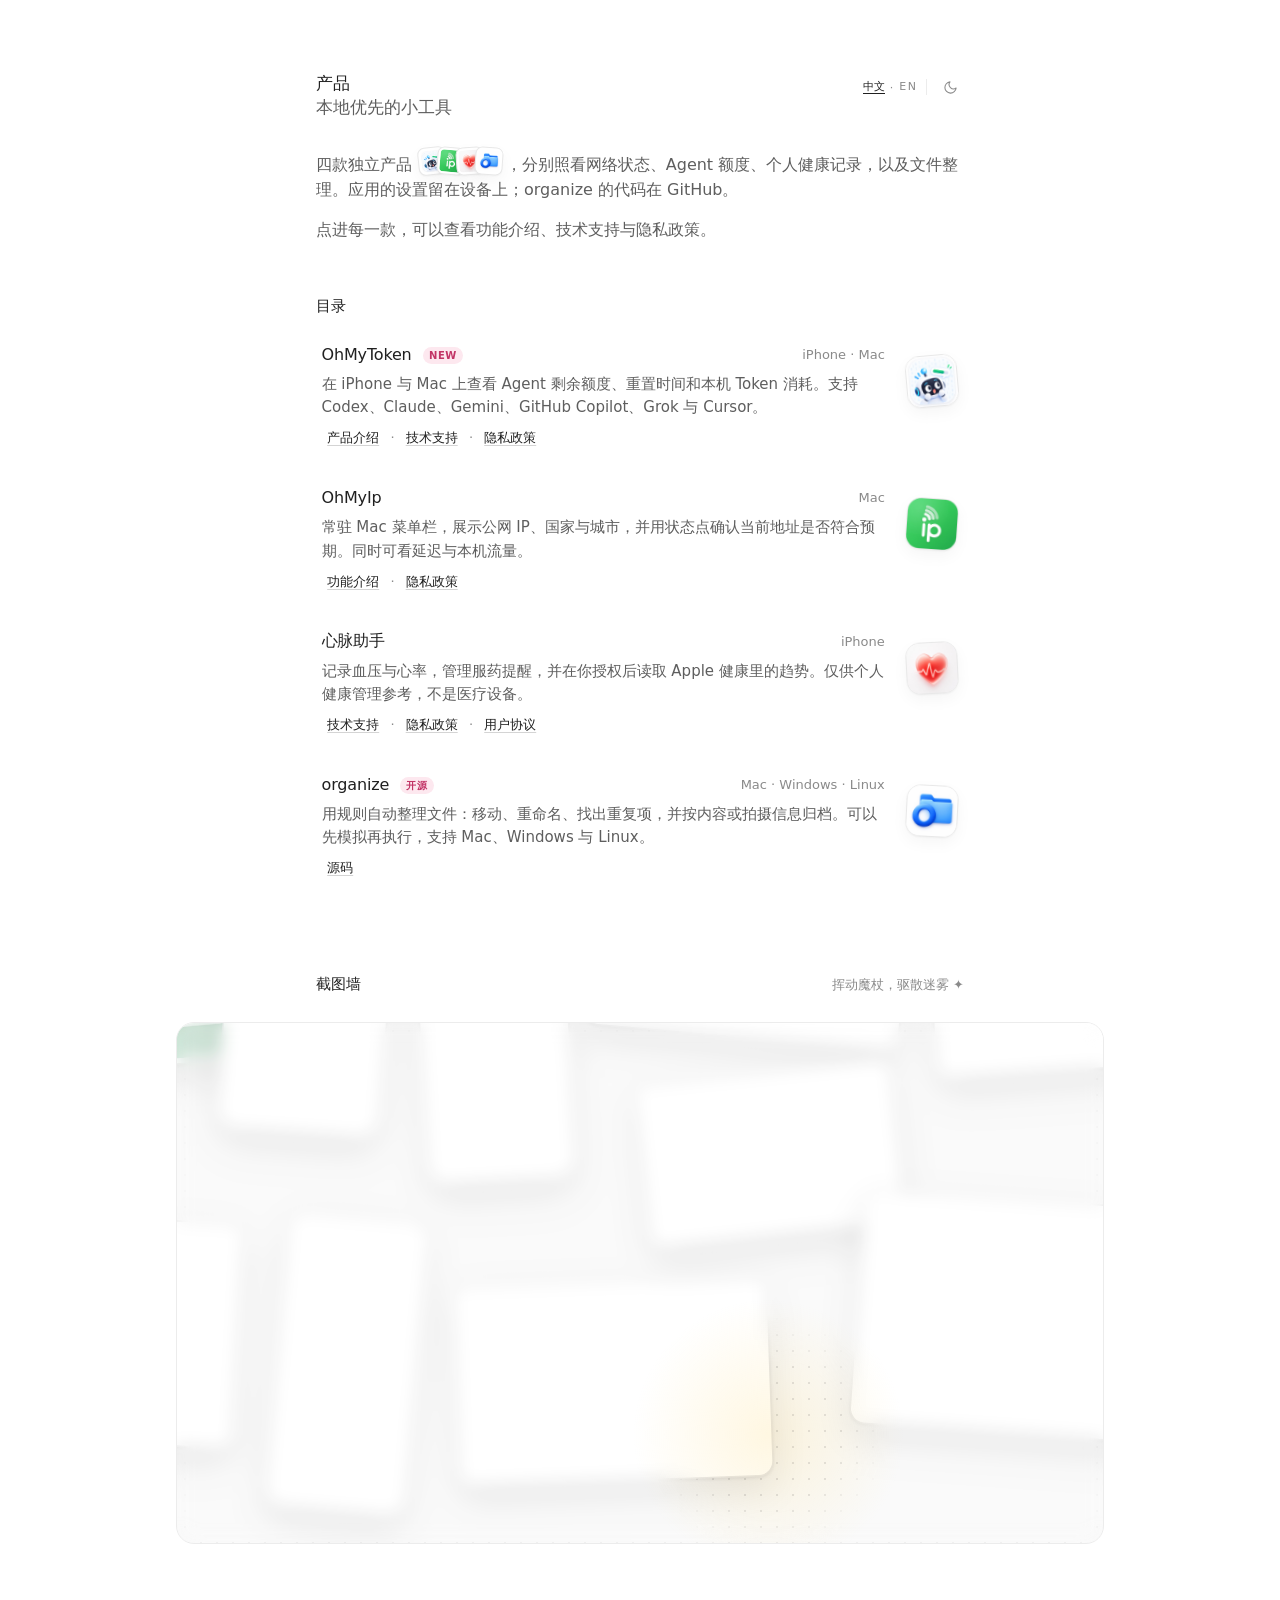
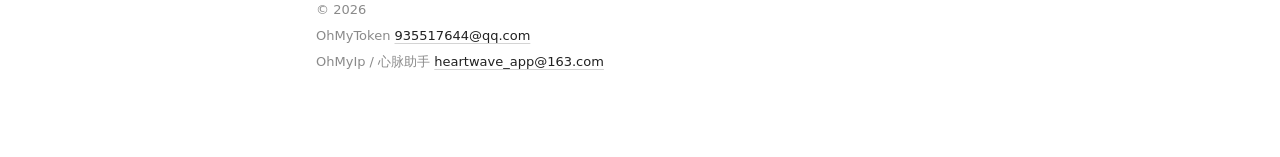
==== index.html @ 34096c53 "fix: use a compressed HeartWave app icon Replace the pulse placeholder with the app icon, resized to" ====
<!doctype html>
<html lang="zh-Hans">
<head>
    <meta charset="utf-8">
    <meta name="viewport" content="width=device-width, initial-scale=1">
    <meta name="description" content="OhMyToken、OhMyIp、心脉助手与 organize。本地优先的应用，以及开源的文件整理工具。">
    <meta name="theme-color" content="#ffffff" media="(prefers-color-scheme: light)">
    <meta name="theme-color" content="#141414" media="(prefers-color-scheme: dark)">
    <title>产品 — OhMyToken、OhMyIp、心脉助手、organize</title>
    <link rel="icon" href="data:image/svg+xml,%3Csvg xmlns='http://www.w3.org/2000/svg' viewBox='0 0 32 32'%3E%3Crect width='32' height='32' rx='8' fill='%23202020'/%3E%3Cpath d='M8 16h4l2-5 3 10 2-5h5' fill='none' stroke='white' stroke-width='1.8' stroke-linecap='round' stroke-linejoin='round'/%3E%3C/svg%3E">
    <style>
        :root {
            --bg: #ffffff;
            --fg: #202020;
            --muted: #5e5e5e;
            --faint: #8a8a8a;
            --line: #ececec;
            --underline: #d4d4d4;
            --hover: #f7f7f7;
            --badge-bg: #fde8ef;
            --badge-fg: #c23466;
            --thumb-border: #e8e8e8;
            --mark-bg: #f6f0f1;
            --mark-fg: #b44b5c;
            --shadow: 0 1px 2px rgba(0, 0, 0, 0.04), 0 6px 16px rgba(0, 0, 0, 0.04);
            --shadow-lift: 0 2px 4px rgba(0, 0, 0, 0.06), 0 14px 28px rgba(0, 0, 0, 0.12);
            --wall-bg: #fafafa;
            --wall-dot: #e2e2e2;
            --glow: rgba(255, 226, 150, 0.28);
            --glow-blend: multiply;
            --wand-size: 168px;
            --zoom-size: 1.55;
            color-scheme: light;
        }

        @property --wand {
            syntax: "<length>";
            inherits: true;
            initial-value: 0px;
        }

        html.dark {
            --bg: #141414;
            --fg: #f3f3f3;
            --muted: #b0b0b0;
            --faint: #8d8d8d;
            --line: #2a2a2a;
            --underline: #4a4a4a;
            --hover: #1d1d1d;
            --badge-bg: #3a2230;
            --badge-fg: #f3a8c4;
            --thumb-border: #333333;
            --mark-bg: #2a2224;
            --mark-fg: #e7a0ab;
            --shadow: 0 1px 2px rgba(0, 0, 0, 0.35);
            --shadow-lift: 0 2px 4px rgba(0, 0, 0, 0.4), 0 14px 28px rgba(0, 0, 0, 0.45);
            --wall-bg: #181818;
            --wall-dot: #2c2c2c;
            --glow: rgba(255, 214, 120, 0.2);
            --glow-blend: screen;
            color-scheme: dark;
        }

        * { box-sizing: border-box; }

        @font-face {
            font-family: "Geist";
            font-style: normal;
            font-weight: 400;
            font-display: swap;
            src: url("fonts/geist-sans-400.woff2") format("woff2");
        }

        @font-face {
            font-family: "Geist";
            font-style: normal;
            font-weight: 500;
            font-display: swap;
            src: url("fonts/geist-sans-500.woff2") format("woff2");
        }

        @font-face {
            font-family: "Geist";
            font-style: normal;
            font-weight: 600;
            font-display: swap;
            src: url("fonts/geist-sans-600.woff2") format("woff2");
        }

        html { background: var(--bg); }

        html:not([lang="en"]) .en { display: none; }
        html[lang="en"] .zh { display: none; }

        body {
            margin: 0;
            min-height: 100vh;
            background: var(--bg);
            color: var(--fg);
            font-family: ui-sans-serif, system-ui, -apple-system, BlinkMacSystemFont, "Segoe UI", "PingFang SC", "Hiragino Sans GB", "Noto Sans SC", sans-serif;
            font-size: 16px;
            line-height: 1.55;
            text-rendering: optimizeLegibility;
            overflow-x: clip;
        }

        a { color: inherit; }

        .page {
            width: min(40.5rem, calc(100% - 3rem));
            margin: 0 auto;
            padding: 4.5rem 0 5rem;
        }

        .top {
            display: flex;
            align-items: flex-start;
            justify-content: space-between;
            gap: 1rem;
        }

        h1 {
            margin: 0;
            font-size: 17px;
            font-weight: 560;
            letter-spacing: -0.01em;
            line-height: 1.35;
        }

        .role {
            display: block;
            margin-top: 1px;
            color: var(--muted);
            font-size: 17px;
            font-weight: 500;
            line-height: 1.35;
        }

        .tools {
            display: flex;
            align-items: center;
            gap: 0.55rem;
            margin-top: 1px;
        }

        .langs {
            display: inline-flex;
            align-items: center;
            gap: 0.28rem;
            color: #8a8a8a;
            font-size: 11px;
            font-weight: 500;
            letter-spacing: 0.14em;
            line-height: 1;
            text-transform: uppercase;
            user-select: none;
        }

        html.dark .langs { color: var(--faint); }

        .langs button {
            position: relative;
            margin: 0;
            padding: 0 0 2px;
            border: 0;
            background: none;
            color: inherit;
            font: inherit;
            letter-spacing: inherit;
            text-transform: inherit;
            cursor: pointer;
        }

        .langs button[data-lang="zh-Hans"] { letter-spacing: 0.02em; }

        .langs button:hover,
        .langs button[aria-pressed="true"] { color: var(--fg); }

        .langs button[aria-pressed="true"]::after {
            content: "";
            position: absolute;
            right: 0;
            bottom: 0;
            left: 0;
            height: 1px;
            background: currentColor;
        }

        .tool-rule {
            width: 1px;
            height: 16px;
            background: var(--line);
        }

        .theme {
            display: flex;
            align-items: center;
            justify-content: center;
            width: 28px;
            height: 28px;
            padding: 0;
            border: 0;
            border-radius: 999px;
            background: transparent;
            color: var(--faint);
            cursor: pointer;
        }

        .theme:hover { color: var(--fg); }

        .theme:focus-visible,
        .langs button:focus-visible,
        .item-link:focus-visible,
        .name:focus-visible,
        .thumb:focus-visible,
        .sub a:focus-visible,
        .intro a:focus-visible,
        .foot a:focus-visible {
            outline: 2px solid var(--fg);
            outline-offset: 3px;
        }

        html[lang="en"] body {
            font-family: "Geist", ui-sans-serif, system-ui, -apple-system, BlinkMacSystemFont, "Segoe UI", "PingFang SC", "Hiragino Sans GB", "Noto Sans SC", sans-serif;
            font-weight: 400;
            font-synthesis: none;
            line-height: 1.5;
            letter-spacing: -0.011em;
        }

        html[lang="en"] h1,
        html[lang="en"] .role,
        html[lang="en"] .section-label,
        html[lang="en"] .title,
        html[lang="en"] .intro a,
        html[lang="en"] .sub a,
        html[lang="en"] .foot a {
            font-weight: 500;
        }

        html[lang="en"] h1,
        html[lang="en"] .role {
            font-size: 17px;
            line-height: 1.35;
        }

        html[lang="en"] .desc { line-height: 1.5; }

        html[lang="en"] .badge {
            font-weight: 600;
            letter-spacing: 0.08em;
        }

        .sun { display: none; }
        html.dark .moon { display: none; }
        html.dark .sun { display: block; }

        .intro {
            margin: 1.75rem 0 0;
            color: var(--muted);
        }

        .intro p { margin: 0 0 1rem; }

        .intro a,
        .sub a,
        .foot a {
            color: var(--fg);
            font-weight: 540;
            text-decoration: underline;
            text-decoration-color: var(--underline);
            text-underline-offset: 3px;
            text-decoration-thickness: 1px;
        }

        .intro a:hover,
        .sub a:hover,
        .foot a:hover {
            text-decoration-color: var(--fg);
        }

        .section-label {
            margin: 3.25rem 0 0.35rem;
            font-size: 15px;
            font-weight: 560;
        }

        .list {
            margin: 0;
            padding: 0;
            list-style: none;
        }

        .item { padding: 1.15rem 0.35rem 1.2rem; }

        .item-link {
            display: grid;
            grid-template-columns: minmax(0, 1fr) auto 52px;
            grid-template-areas:
                "title meta thumb"
                "desc desc thumb";
            column-gap: 1.35rem;
            row-gap: 0.35rem;
            align-items: center;
            color: inherit;
            text-decoration: none;
            border-radius: 12px;
        }

        .copy { display: contents; }

        .title {
            grid-area: title;
            font-size: 16px;
            font-weight: 540;
            letter-spacing: -0.011em;
        }

        .name {
            color: inherit;
            text-decoration: none;
        }

        .item-link:hover .name,
        .name:hover {
            text-decoration: underline;
            text-decoration-color: var(--underline);
            text-underline-offset: 3px;
        }

        .sr {
            position: absolute;
            width: 1px;
            height: 1px;
            padding: 0;
            overflow: hidden;
            clip: rect(0, 0, 0, 0);
            white-space: nowrap;
            border: 0;
        }

        .badge {
            display: inline-block;
            margin-left: 0.4rem;
            padding: 0.08rem 0.38rem 0.1rem;
            border-radius: 999px;
            background: var(--badge-bg);
            color: var(--badge-fg);
            font-size: 10px;
            font-weight: 650;
            letter-spacing: 0.06em;
            line-height: 1.4;
            vertical-align: 1px;
        }

        .desc {
            display: block;
            grid-area: desc;
            max-width: 36rem;
            color: var(--muted);
            font-size: 15px;
            text-decoration: none;
        }

        .meta {
            grid-area: meta;
            color: var(--faint);
            font-size: 13px;
            font-variant-numeric: tabular-nums;
            white-space: nowrap;
        }

        .thumb {
            grid-area: thumb;
            width: 52px;
            height: 52px;
            overflow: hidden;
            border: 1px solid var(--thumb-border);
            border-radius: 14px;
            background: var(--bg);
            box-shadow: var(--shadow);
            transform: rotate(var(--rot, 0deg));
            transition: transform 380ms cubic-bezier(0.22, 1, 0.36, 1), box-shadow 380ms cubic-bezier(0.22, 1, 0.36, 1);
            will-change: transform;
        }

        .item:nth-child(1) .thumb { --rot: -5deg; }
        .item:nth-child(2) .thumb { --rot: 4deg; }
        .item:nth-child(3) .thumb { --rot: -3deg; }
        .item:nth-child(4) .thumb { --rot: 3deg; }

        .item-link:hover .thumb,
        .item-link:focus-visible .thumb {
            transform: rotate(0deg) scale(1.22);
            box-shadow: var(--shadow-lift);
        }

        .stack {
            position: relative;
            z-index: 4;
            display: inline-flex;
            align-items: center;
            margin: 0 0.15rem 0 0.4rem;
            vertical-align: -5px;
        }

        .chip {
            position: relative;
            display: inline-block;
            margin-left: -9px;
            translate: 0;
            transition: translate 380ms cubic-bezier(0.22, 1, 0.36, 1);
        }

        .chip:first-child { margin-left: 0; }
        .stack:hover .chip { translate: var(--spread); }
        .chip:hover { z-index: 2; }

        .chip-frame {
            display: block;
            padding: 2px;
            border: 1px solid var(--thumb-border);
            border-radius: 7px;
            background: var(--bg);
            box-shadow: var(--shadow);
            transform: rotate(var(--rot));
            transition: transform 380ms cubic-bezier(0.22, 1, 0.36, 1), box-shadow 380ms cubic-bezier(0.22, 1, 0.36, 1);
        }

        .chip:hover .chip-frame {
            transform: rotate(0deg) scale(1.55);
            box-shadow: var(--shadow-lift);
        }

        .chip-frame img,
        .chip-frame .chip-mark {
            display: block;
            width: 22px;
            height: 22px;
            border-radius: 4px;
            object-fit: cover;
        }

        .chip-mark {
            display: grid !important;
            place-items: center;
            background: var(--mark-bg);
            color: var(--mark-fg);
        }

        .chip-mark svg { width: 15px; height: 15px; }

        .chip-tip {
            position: absolute;
            bottom: calc(100% + 13px);
            left: 50%;
            color: var(--fg);
            font-size: 11px;
            font-weight: 500;
            line-height: 1;
            white-space: nowrap;
            opacity: 0;
            pointer-events: none;
            transform: translate(-50%, 3px);
            transition: opacity 180ms ease, transform 180ms ease;
        }

        .chip:hover .chip-tip {
            opacity: 1;
            transform: translate(-50%, 0);
        }

        .wall-head {
            display: flex;
            align-items: baseline;
            justify-content: space-between;
            gap: 1rem;
            margin: 4rem 0 0.9rem;
        }

        .wall-head .section-label { margin: 0; }

        .wall-hint {
            color: var(--faint);
            font-size: 13px;
        }

        .wall {
            --wall-w: min(58rem, calc(100vw - 2rem));
            --mx: -999px;
            --my: -999px;
            position: relative;
            left: 50%;
            width: var(--wall-w);
            margin-left: calc(var(--wall-w) / -2);
            aspect-ratio: 16 / 9;
            overflow: hidden;
            border: 1px solid var(--line);
            border-radius: 18px;
            background-color: var(--wall-bg);
            background-image: radial-gradient(var(--wall-dot) 1px, transparent 1.2px);
            background-size: 16px 16px;
            touch-action: pan-y;
            user-select: none;
            -webkit-user-select: none;
        }

        .js .wall {
            cursor: url("data:image/svg+xml,%3Csvg xmlns='http://www.w3.org/2000/svg' width='34' height='34' viewBox='0 0 34 34'%3E%3Cpath d='M10.5 10.5 30 30' stroke='%23201a17' stroke-width='3.6' stroke-linecap='round'/%3E%3Cpath d='M10.5 10.5 30 30' stroke='%238a5a3b' stroke-width='2' stroke-linecap='round'/%3E%3Cpath d='M24 24l6 6' stroke='%23f1d18a' stroke-width='2' stroke-linecap='round'/%3E%3Cpath d='M6 0.8l1.5 3.7L11.2 6 7.5 7.5 6 11.2 4.5 7.5 0.8 6l3.7-1.5z' fill='%23ffd66b' stroke='%23b8860b' stroke-width='.6'/%3E%3C/svg%3E") 6 6, crosshair;
        }

        .layer {
            position: absolute;
            inset: 0;
            pointer-events: none;
        }

        .shots {
            transform: scale(var(--zoom));
            transform-origin: var(--mx) var(--my);
            transition: transform 520ms cubic-bezier(0.22, 1, 0.36, 1);
        }

        .fog {
            backdrop-filter: blur(8px) saturate(0.75);
            -webkit-backdrop-filter: blur(8px) saturate(0.75);
            background: rgba(255, 255, 255, 0.12);
            -webkit-mask-image: radial-gradient(circle var(--wand) at var(--mx) var(--my), transparent 0 42%, #000 72%);
            mask-image: radial-gradient(circle var(--wand) at var(--mx) var(--my), transparent 0 42%, #000 72%);
        }

        html.dark .fog { background: rgba(0, 0, 0, 0.18); }

        .wall { --wand: 0px; --zoom: 1; }
        .wall.is-casting { --wand: var(--wand-size); --zoom: var(--zoom-size); }

        .glow {
            background: radial-gradient(circle calc(var(--wand) * 1.15) at var(--mx) var(--my), var(--glow) 0%, transparent 70%);
            mix-blend-mode: var(--glow-blend);
            transition: --wand 520ms cubic-bezier(0.22, 1, 0.36, 1);
        }

        .shot {
            position: absolute;
            left: var(--x);
            top: var(--y);
            width: var(--w);
            margin: 0;
            padding: 3px;
            border: 1px solid var(--thumb-border);
            border-radius: 10px;
            background: var(--bg);
            box-shadow: 0 1px 2px rgba(0, 0, 0, 0.06), 0 10px 24px rgba(0, 0, 0, 0.08);
            transform: rotate(var(--r));
        }

        .shot img {
            display: block;
            width: 100%;
            height: auto;
            border-radius: 7px;
        }

        .shot.tall { border-radius: 14px; }
        .shot.tall img { border-radius: 11px; }

        .spark {
            position: absolute;
            left: 0;
            top: 0;
            width: var(--s);
            height: var(--s);
            margin: calc(var(--s) / -2) 0 0 calc(var(--s) / -2);
            border-radius: 50%;
            background: radial-gradient(circle, #fffbe6 0%, #ffd66b 45%, rgba(255, 190, 70, 0) 72%);
            pointer-events: none;
            animation: spark 760ms cubic-bezier(0.2, 0.7, 0.3, 1) forwards;
        }

        .spark.star {
            border-radius: 0;
            background: #ffe08a;
            clip-path: polygon(50% 0, 61% 39%, 100% 50%, 61% 61%, 50% 100%, 39% 61%, 0 50%, 39% 39%);
        }

        @keyframes spark {
            from { opacity: 1; transform: translate(var(--sx), var(--sy)) scale(1) rotate(0deg); }
            to { opacity: 0; transform: translate(calc(var(--sx) + var(--dx)), calc(var(--sy) + var(--dy))) scale(0.2) rotate(140deg); }
        }

        .thumb img {
            display: block;
            width: 100%;
            height: 100%;
            object-fit: cover;
        }

        .mark {
            display: grid;
            place-items: center;
            background: var(--mark-bg);
            color: var(--mark-fg);
        }

        .mark svg { width: 28px; height: 28px; }

        .sub {
            margin: 0.55rem 0 0;
            color: var(--faint);
            font-size: 13px;
        }

        .sub span { margin: 0 0.35rem; }

        .foot {
            margin-top: 3.5rem;
            color: var(--faint);
            font-size: 13px;
        }

        .foot p { margin: 0 0 0.35rem; }

        @media (max-width: 640px) {
            .page { width: min(40.5rem, calc(100% - 2rem)); padding-top: 2.5rem; }

            .item-link {
                grid-template-columns: minmax(0, 1fr) 48px;
                grid-template-areas:
                    "title thumb"
                    "desc thumb"
                    "meta thumb";
                align-items: start;
            }

            .meta { margin-top: 0.15rem; }

            .thumb {
                width: 48px;
                height: 48px;
                align-self: center;
            }

            .wall-head {
                flex-direction: column;
                gap: 0.2rem;
            }

            .wall {
                --wand-size: 112px;
                --zoom-size: 1.45;
                aspect-ratio: 7 / 10;
            }

            .shot {
                left: var(--mx-pos, var(--x));
                top: var(--my-pos, var(--y));
                width: var(--mw, var(--w));
            }

            .shot.wide-only { display: none; }
        }

        @media (prefers-reduced-motion: no-preference) {
            .rise {
                animation: rise 0.7s cubic-bezier(0.22, 1, 0.36, 1) both;
            }

            .d1 { animation-delay: 0.04s; }
            .d2 { animation-delay: 0.1s; }
            .d3 { animation-delay: 0.16s; }
            .d4 { animation-delay: 0.22s; }
            .d5 { animation-delay: 0.3s; }
        }

        @media (prefers-reduced-motion: reduce) {
            .thumb,
            .chip,
            .chip-frame,
            .shots,
            .glow {
                transition: none;
            }
        }

        @keyframes rise {
            from { opacity: 0; transform: translateY(8px); }
            to { opacity: 1; transform: none; }
        }
    </style>
    <script>
        document.documentElement.classList.add("js");
        try {
            var savedTheme = localStorage.getItem("theme");
            var dark = savedTheme === "dark" || (!savedTheme && matchMedia("(prefers-color-scheme: dark)").matches);
            if (dark) document.documentElement.classList.add("dark");
            if (localStorage.getItem("lang") === "en") document.documentElement.lang = "en";
        } catch (e) {}
    </script>
</head>
<body>
    <main class="page">
        <header class="top rise d1">
            <div>
                <h1><span class="zh">产品</span><span class="en">Products</span></h1>
                <span class="role"><span class="zh">本地优先的小工具</span><span class="en">Local-first utilities</span></span>
            </div>
            <div class="tools">
                <div class="langs" role="group" aria-label="语言">
                    <button type="button" data-lang="zh-Hans" aria-pressed="true">中文</button>
                    <span aria-hidden="true">·</span>
                    <button type="button" data-lang="en" aria-pressed="false">EN</button>
                </div>
                <span class="tool-rule" aria-hidden="true"></span>
            <button class="theme" type="button" aria-label="切换到深色">
                <svg class="moon" width="15" height="15" viewBox="0 0 24 24" fill="none" stroke="currentColor" stroke-width="1.7" stroke-linecap="round" stroke-linejoin="round" aria-hidden="true">
                    <path d="M21 12.79A9 9 0 1 1 11.21 3 7 7 0 0 0 21 12.79z"></path>
                </svg>
                <svg class="sun" width="15" height="15" viewBox="0 0 24 24" fill="none" stroke="currentColor" stroke-width="1.7" stroke-linecap="round" stroke-linejoin="round" aria-hidden="true">
                    <circle cx="12" cy="12" r="4"></circle>
                    <path d="M12 2v2M12 20v2M4.9 4.9l1.4 1.4M17.7 17.7l1.4 1.4M2 12h2M20 12h2M4.9 19.1l1.4-1.4M17.7 6.3l1.4-1.4"></path>
                </svg>
            </button>
            </div>
        </header>

        <div class="intro rise d2">
            <p class="zh">四款独立产品<span class="stack" aria-hidden="true"><span class="chip" style="--spread:-9px"><span class="chip-tip">OhMyToken</span><span class="chip-frame" style="--rot:-6deg"><img src="ohmytoken/icon.jpg" alt=""></span></span><span class="chip" style="--spread:-3px"><span class="chip-tip">OhMyIp</span><span class="chip-frame" style="--rot:5deg"><img src="ohmyip/icon.jpg" alt=""></span></span><span class="chip" style="--spread:3px"><span class="chip-tip">心脉助手</span><span class="chip-frame" style="--rot:-4deg"><img src="heartwave/icon.jpg" alt=""></span></span><span class="chip" style="--spread:9px"><span class="chip-tip">organize</span><span class="chip-frame" style="--rot:4deg"><img src="organize/icon.jpg" alt=""></span></span></span></span>，分别照看网络状态、Agent 额度、个人健康记录，以及文件整理。应用的设置留在设备上；organize 的代码在 GitHub。</p>
            <p class="zh">点进每一款，可以查看功能介绍、技术支持与隐私政策。</p>
            <p class="en">Four independent products<span class="stack" aria-hidden="true"><span class="chip" style="--spread:-9px"><span class="chip-tip">OhMyToken</span><span class="chip-frame" style="--rot:-6deg"><img src="ohmytoken/icon.jpg" alt=""></span></span><span class="chip" style="--spread:-3px"><span class="chip-tip">OhMyIp</span><span class="chip-frame" style="--rot:5deg"><img src="ohmyip/icon.jpg" alt=""></span></span><span class="chip" style="--spread:3px"><span class="chip-tip">HeartWave</span><span class="chip-frame" style="--rot:-4deg"><img src="heartwave/icon.jpg" alt=""></span></span><span class="chip" style="--spread:9px"><span class="chip-tip">organize</span><span class="chip-frame" style="--rot:4deg"><img src="organize/icon.jpg" alt=""></span></span></span></span>, for network status, agent quotas, personal health records, and file organization. App settings stay on your device. organize is open source on GitHub.</p>
            <p class="en">Open one for the overview, support notes, and privacy policy.</p>
        </div>

        <h2 class="section-label rise d3"><span class="zh">目录</span><span class="en">Index</span></h2>
        <ul class="list rise d4">
            <li class="item">
                <a class="item-link" href="ohmytoken/">
                    <span class="copy">
                        <span class="title"><span class="name">OhMyToken</span> <span class="badge">NEW</span></span>
                        <span class="desc zh">在 iPhone 与 Mac 上查看 Agent 剩余额度、重置时间和本机 Token 消耗。支持 Codex、Claude、Gemini、GitHub Copilot、Grok 与 Cursor。</span>
                        <span class="desc en">Remaining agent quota, reset times, and on-device token use, on iPhone and Mac. Works with Codex, Claude, Gemini, GitHub Copilot, Grok, and Cursor.</span>
                    </span>
                    <span class="meta">iPhone · Mac</span>
                    <span class="thumb"><img src="ohmytoken/icon.jpg" alt=""></span>
                </a>
                <p class="sub">
                    <a href="ohmytoken/"><span class="zh">产品介绍</span><span class="en">Overview</span></a><span aria-hidden="true">·</span><a href="ohmytoken/support/"><span class="zh">技术支持</span><span class="en">Support</span></a><span aria-hidden="true">·</span><a href="ohmytoken/privacy/"><span class="zh">隐私政策</span><span class="en">Privacy</span></a>
                </p>
            </li>
            <li class="item">
                <div class="item-link">
                    <span class="copy">
                        <span class="title"><a class="name" href="https://apps.apple.com/cn/app/ohmyip/id6809123174?mt=12">OhMyIp<span class="zh sr">，Mac App Store</span><span class="en sr">, Mac App Store</span></a></span>
                        <a class="desc zh" href="ohmyip/">常驻 Mac 菜单栏，展示公网 IP、国家与城市，并用状态点确认当前地址是否符合预期。同时可看延迟与本机流量。</a>
                        <a class="desc en" href="ohmyip/">Lives in the Mac menu bar. It shows your public IP, country, and city, and a status dot when the address matches what you expect. Latency and local traffic sit beside it.</a>
                    </span>
                    <span class="meta">Mac</span>
                    <a class="thumb" href="https://apps.apple.com/cn/app/ohmyip/id6809123174?mt=12"><img src="ohmyip/icon.jpg" alt=""><span class="zh sr">在 Mac App Store 下载 OhMyIp</span><span class="en sr">Download OhMyIp on the Mac App Store</span></a>
                </div>
                <p class="sub">
                    <a href="ohmyip/"><span class="zh">功能介绍</span><span class="en">Features</span></a><span aria-hidden="true">·</span><a href="ohmyip/privacy/"><span class="zh">隐私政策</span><span class="en">Privacy</span></a>
                </p>
            </li>
            <li class="item">
                <div class="item-link">
                    <span class="copy">
                        <span class="title"><a class="name zh" href="https://apps.apple.com/cn/app/%E5%BF%83%E8%84%89%E5%8A%A9%E6%89%8B/id6772485768">心脉助手<span class="sr">，App Store</span></a><a class="name en" href="https://apps.apple.com/cn/app/%E5%BF%83%E8%84%89%E5%8A%A9%E6%89%8B/id6772485768">HeartWave<span class="sr">, App Store</span></a></span>
                        <a class="desc zh" href="support/">记录血压与心率，管理服药提醒，并在你授权后读取 Apple 健康里的趋势。仅供个人健康管理参考，不是医疗设备。</a>
                        <a class="desc en" href="support/">Record blood pressure and heart rate, keep medication reminders, and read Apple Health trends once you allow it. For personal reference only. Not a medical device.</a>
                    </span>
                    <span class="meta">iPhone</span>
                    <a class="thumb" href="https://apps.apple.com/cn/app/%E5%BF%83%E8%84%89%E5%8A%A9%E6%89%8B/id6772485768"><img src="heartwave/icon.jpg" alt=""><span class="zh sr">在 App Store 下载心脉助手</span><span class="en sr">Download HeartWave on the App Store</span></a>
                </div>
                <p class="sub">
                    <a href="support/"><span class="zh">技术支持</span><span class="en">Support</span></a><span aria-hidden="true">·</span><a href="privacy-policy/"><span class="zh">隐私政策</span><span class="en">Privacy</span></a><span aria-hidden="true">·</span><a href="terms-of-use/"><span class="zh">用户协议</span><span class="en">Terms</span></a>
                </p>
            </li>
            <li class="item">
                <div class="item-link">
                    <span class="copy">
                        <span class="title"><a class="name" href="https://github.com/zyggit/organize">organize<span class="zh sr">，GitHub</span><span class="en sr">, GitHub</span></a> <span class="badge zh">开源</span><span class="badge en">OSS</span></span>
                        <a class="desc zh" href="https://github.com/zyggit/organize">用规则自动整理文件：移动、重命名、找出重复项，并按内容或拍摄信息归档。可以先模拟再执行，支持 Mac、Windows 与 Linux。</a>
                        <a class="desc en" href="https://github.com/zyggit/organize">Automate file cleanup with rules: move, rename, find duplicates, and sort by content or photo data. Simulate a run before anything changes. Works on Mac, Windows, and Linux.</a>
                    </span>
                    <span class="meta">Mac · Windows · Linux</span>
                    <a class="thumb" href="https://github.com/zyggit/organize"><img src="organize/icon.jpg" alt=""><span class="zh sr">在 GitHub 打开 organize</span><span class="en sr">Open organize on GitHub</span></a>
                </div>
                <p class="sub">
                    <a href="https://github.com/zyggit/organize"><span class="zh">源码</span><span class="en">Source</span></a>
                </p>
            </li>
        </ul>

        <section class="rise d5" aria-labelledby="wall-title">
            <div class="wall-head">
                <h2 class="section-label" id="wall-title"><span class="zh">截图墙</span><span class="en">Gallery</span></h2>
                <p class="wall-hint"><span class="zh">挥动魔杖，驱散迷雾 ✦</span><span class="en">Wave the wand to lift the haze ✦</span></p>
            </div>
            <div class="wall">
                <div class="layer shots">
                    <figure class="shot" style="--x:2.5%;--y:6%;--w:25%;--r:-5deg;--mx-pos:3%;--my-pos:3%;--mw:47%"><img src="gallery/ohmyip-menu.jpg" alt="OhMyIp 菜单栏窗口：国家、城市、公网 IP 与延迟" width="1100" height="687" loading="lazy" decoding="async"></figure>
                    <figure class="shot" style="--x:4%;--y:52%;--w:23%;--r:3deg;--mx-pos:4%;--my-pos:27%;--mw:46%"><img src="gallery/ohmytoken-usage.jpg" alt="OhMyToken Mac 版本机 Token 消耗统计" width="1100" height="741" loading="lazy" decoding="async"></figure>
                    <figure class="shot tall" style="--x:26%;--y:5%;--w:11.5%;--r:4deg;--mx-pos:53%;--my-pos:2%;--mw:21%"><img src="gallery/ohmytoken-popover.jpg" alt="OhMyToken 菜单栏额度总览" width="481" height="900" loading="lazy" decoding="async"></figure>
                    <figure class="shot tall" style="--x:29.5%;--y:52%;--w:10%;--r:5deg;--mx-pos:5%;--my-pos:53%;--mw:21%"><img src="gallery/heartwave-meds.jpg" alt="心脉助手用药提醒与依从性趋势" width="413" height="900" loading="lazy" decoding="async"></figure>
                    <figure class="shot tall" style="--x:39.5%;--y:9%;--w:10.5%;--r:-3deg;--mx-pos:76%;--my-pos:5%;--mw:21%"><img src="gallery/heartwave-trends.jpg" alt="心脉助手健康趋势" width="413" height="900" loading="lazy" decoding="async"></figure>
                    <figure class="shot" style="--x:51.5%;--y:5%;--w:22%;--r:5deg;--mx-pos:50%;--my-pos:35%;--mw:46%"><img src="gallery/ohmyip-history.jpg" alt="OhMyIp 本地 IP 历史" width="1100" height="687" loading="lazy" decoding="async"></figure>
                    <figure class="shot" style="--x:42%;--y:60%;--w:22%;--r:-2deg;--mx-pos:30%;--my-pos:58%;--mw:46%"><img src="gallery/ohmyip-traffic.jpg" alt="OhMyIp 本地网络流量" width="1100" height="687" loading="lazy" decoding="async"></figure>
                    <figure class="shot" style="--x:75%;--y:7%;--w:22%;--r:-4deg;--mx-pos:28%;--my-pos:78%;--mw:46%"><img src="gallery/ohmytoken-quota.jpg" alt="OhMyToken 额度详情" width="1100" height="741" loading="lazy" decoding="async"></figure>
                    <figure class="shot wide-only" style="--x:55%;--y:34%;--w:18%;--r:-6deg"><img src="gallery/ohmyip-monitor.jpg" alt="OhMyIp 预期 IP 监控" width="1100" height="687" loading="lazy" decoding="async"></figure>
                    <figure class="shot wide-only" style="--x:70%;--y:50%;--w:24%;--r:4deg"><img src="gallery/ohmytoken-breakdown.jpg" alt="OhMyToken Token 类型构成" width="1100" height="741" loading="lazy" decoding="async"></figure>
                </div>
                <div class="layer fog" aria-hidden="true"></div>
                <div class="layer glow" aria-hidden="true"></div>
                <div class="layer sparks" aria-hidden="true"></div>
            </div>
        </section>

        <footer class="foot">
            <p>© 2026</p>
            <p>OhMyToken <a href="mailto:935517644@qq.com">935517644@qq.com</a></p>
            <p><span class="zh">OhMyIp / 心脉助手</span><span class="en">OhMyIp / HeartWave</span> <a href="mailto:heartwave_app@163.com">heartwave_app@163.com</a></p>
        </footer>
    </main>
    <script>
        var root = document.documentElement;
        var button = document.querySelector(".theme");
        var langButtons = document.querySelectorAll(".langs button");
        var langGroup = document.querySelector(".langs");
        var description = document.querySelector('meta[name="description"]');
        var copy = {
            "zh-Hans": {
                title: "产品 — OhMyToken、OhMyIp、心脉助手、organize",
                description: "OhMyToken、OhMyIp、心脉助手与 organize。本地优先的应用，以及开源的文件整理工具。",
                toDark: "切换到深色",
                toLight: "切换到浅色",
                group: "语言"
            },
            en: {
                title: "Products — OhMyToken, OhMyIp, HeartWave, organize",
                description: "OhMyToken, OhMyIp, HeartWave, and organize. Local-first apps, plus an open-source file organizer.",
                toDark: "Switch to dark",
                toLight: "Switch to light",
                group: "Language"
            }
        };
        function currentLang() {
            return root.lang === "en" ? "en" : "zh-Hans";
        }
        function syncLabel() {
            var text = copy[currentLang()];
            var dark = root.classList.contains("dark");
            button.setAttribute("aria-label", dark ? text.toLight : text.toDark);
        }
        function applyLang(lang) {
            var next = lang === "en" ? "en" : "zh-Hans";
            root.lang = next;
            document.title = copy[next].title;
            description.setAttribute("content", copy[next].description);
            langGroup.setAttribute("aria-label", copy[next].group);
            langButtons.forEach(function (item) {
                item.setAttribute("aria-pressed", item.getAttribute("data-lang") === next ? "true" : "false");
            });
            try { localStorage.setItem("lang", next === "en" ? "en" : "zh"); } catch (e) {}
            syncLabel();
        }
        applyLang(currentLang());
        langButtons.forEach(function (item) {
            item.addEventListener("click", function () {
                applyLang(item.getAttribute("data-lang"));
            });
        });
        button.addEventListener("click", function () {
            var dark = root.classList.toggle("dark");
            try { localStorage.setItem("theme", dark ? "dark" : "light"); } catch (e) {}
            syncLabel();
        });

        (function () {
            var wall = document.querySelector(".wall");
            var sparks = wall.querySelector(".sparks");
            var calm = matchMedia("(prefers-reduced-motion: reduce)").matches;

            var target = { x: 0, y: 0 };
            var pos = { x: 0, y: 0 };
            var pointerInside = false;
            var visible = false;
            var lastSpark = 0;
            var frame = 0;
            var startedAt = performance.now();

            function place(x, y) {
                wall.style.setProperty("--mx", x.toFixed(1) + "px");
                wall.style.setProperty("--my", y.toFixed(1) + "px");
            }

            function drift(now) {
                var rect = wall.getBoundingClientRect();
                var t = (now - startedAt) / 1000;
                return {
                    x: rect.width * (0.5 + 0.36 * Math.sin(t * 0.37)),
                    y: rect.height * (0.5 + 0.3 * Math.sin(t * 0.61 + 1.2))
                };
            }

            function spark(x, y, now) {
                if (calm || now - lastSpark < 34) return;
                lastSpark = now;
                var count = Math.random() < 0.35 ? 2 : 1;
                for (var i = 0; i < count; i++) {
                    var el = document.createElement("span");
                    var angle = Math.random() * Math.PI * 2;
                    var reach = 14 + Math.random() * 26;
                    el.className = Math.random() < 0.4 ? "spark star" : "spark";
                    el.style.setProperty("--s", (Math.random() * 7 + 4).toFixed(1) + "px");
                    el.style.setProperty("--sx", x.toFixed(1) + "px");
                    el.style.setProperty("--sy", y.toFixed(1) + "px");
                    el.style.setProperty("--dx", (Math.cos(angle) * reach).toFixed(1) + "px");
                    el.style.setProperty("--dy", (Math.sin(angle) * reach + 10).toFixed(1) + "px");
                    el.addEventListener("animationend", function () { this.remove(); });
                    sparks.appendChild(el);
                }
            }

            function tick(now) {
                frame = 0;
                if (!pointerInside) {
                    if (calm || !visible) return;
                    var d = drift(now);
                    target.x = d.x;
                    target.y = d.y;
                }
                var ease = pointerInside ? 0.28 : 0.06;
                pos.x += (target.x - pos.x) * ease;
                pos.y += (target.y - pos.y) * ease;
                place(pos.x, pos.y);
                if (pointerInside && Math.hypot(target.x - pos.x, target.y - pos.y) > 1.5) {
                    spark(pos.x, pos.y, now);
                }
                schedule();
            }

            function schedule() {
                if (!frame) frame = requestAnimationFrame(tick);
            }

            function point(event) {
                var rect = wall.getBoundingClientRect();
                target.x = event.clientX - rect.left;
                target.y = event.clientY - rect.top;
            }

            wall.addEventListener("pointerenter", function (event) {
                point(event);
                if (!pointerInside && !visible) {
                    pos.x = target.x;
                    pos.y = target.y;
                }
                pointerInside = true;
                wall.classList.add("is-casting");
                schedule();
            });

            wall.addEventListener("pointermove", function (event) {
                point(event);
                pointerInside = true;
                wall.classList.add("is-casting");
                schedule();
            });

            wall.addEventListener("pointerdown", function (event) {
                point(event);
                pos.x = target.x;
                pos.y = target.y;
                pointerInside = true;
                wall.classList.add("is-casting");
                schedule();
            });

            wall.addEventListener("pointerleave", function (event) {
                pointerInside = false;
                if (calm) {
                    wall.classList.remove("is-casting");
                    return;
                }
                if (event.pointerType !== "mouse") startedAt = performance.now();
                schedule();
            });

            if ("IntersectionObserver" in window) {
                new IntersectionObserver(function (entries) {
                    visible = entries[0].isIntersecting;
                    if (visible && !calm) {
                        if (!pointerInside) {
                            var d = drift(performance.now());
                            pos.x = d.x;
                            pos.y = d.y;
                        }
                        wall.classList.add("is-casting");
                        schedule();
                    }
                }, { threshold: 0.25 }).observe(wall);
            }
        })();
    </script>
</body>
</html>
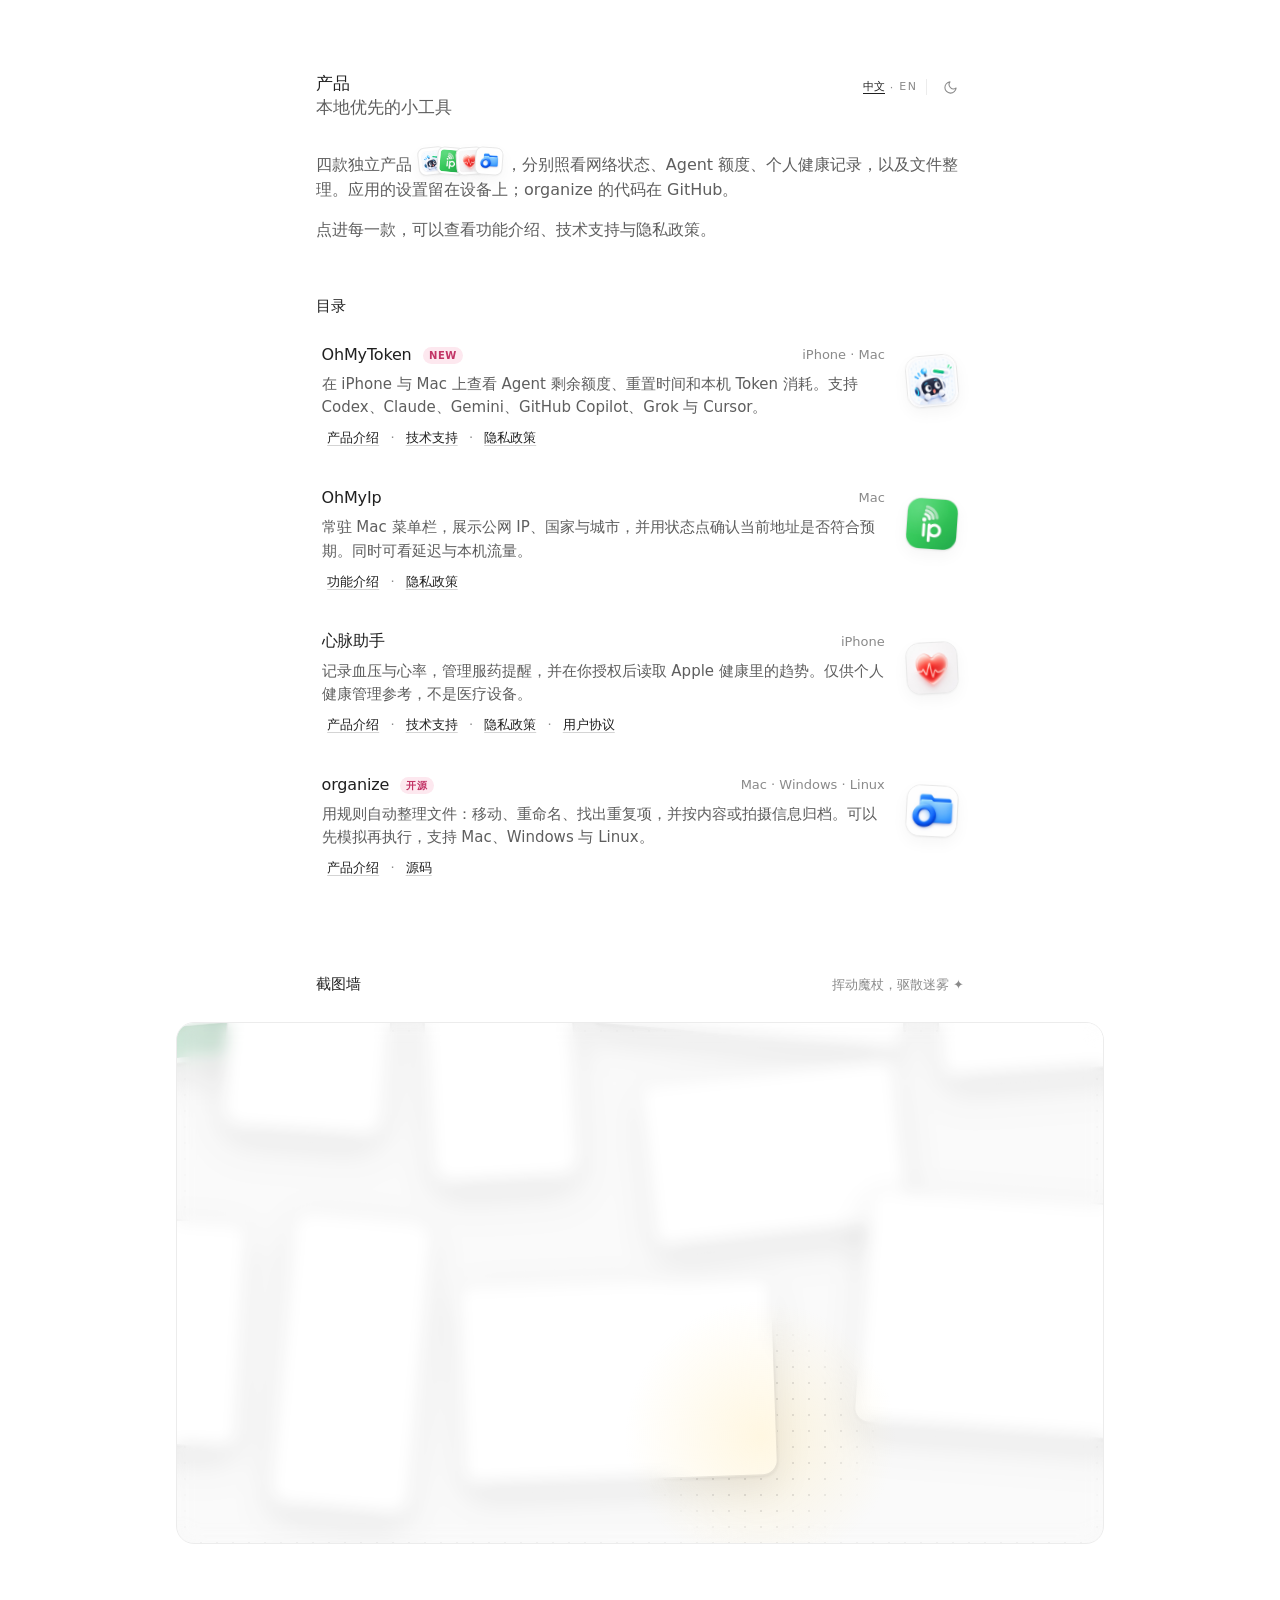
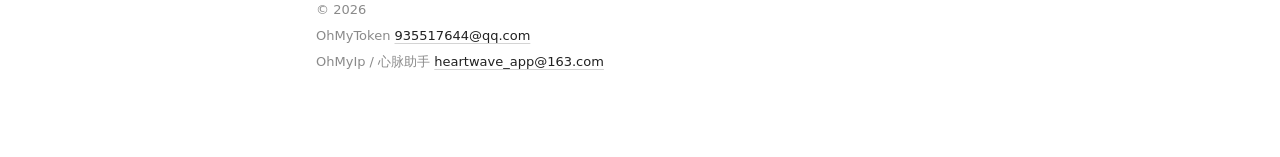
==== commit 4df6c33d: "feat: add HeartWave and organize overview pages Link both products from the index to bilingual pages" ====
--- a/index.html
+++ b/index.html
@@ -764,28 +764,28 @@
                 <div class="item-link">
                     <span class="copy">
                         <span class="title"><a class="name zh" href="https://apps.apple.com/cn/app/%E5%BF%83%E8%84%89%E5%8A%A9%E6%89%8B/id6772485768">心脉助手<span class="sr">，App Store</span></a><a class="name en" href="https://apps.apple.com/cn/app/%E5%BF%83%E8%84%89%E5%8A%A9%E6%89%8B/id6772485768">HeartWave<span class="sr">, App Store</span></a></span>
-                        <a class="desc zh" href="support/">记录血压与心率，管理服药提醒，并在你授权后读取 Apple 健康里的趋势。仅供个人健康管理参考，不是医疗设备。</a>
-                        <a class="desc en" href="support/">Record blood pressure and heart rate, keep medication reminders, and read Apple Health trends once you allow it. For personal reference only. Not a medical device.</a>
+                        <a class="desc zh" href="heartwave/">记录血压与心率，管理服药提醒，并在你授权后读取 Apple 健康里的趋势。仅供个人健康管理参考，不是医疗设备。</a>
+                        <a class="desc en" href="heartwave/">Record blood pressure and heart rate, keep medication reminders, and read Apple Health trends once you allow it. For personal reference only. Not a medical device.</a>
                     </span>
                     <span class="meta">iPhone</span>
                     <a class="thumb" href="https://apps.apple.com/cn/app/%E5%BF%83%E8%84%89%E5%8A%A9%E6%89%8B/id6772485768"><img src="heartwave/icon.jpg" alt=""><span class="zh sr">在 App Store 下载心脉助手</span><span class="en sr">Download HeartWave on the App Store</span></a>
                 </div>
                 <p class="sub">
-                    <a href="support/"><span class="zh">技术支持</span><span class="en">Support</span></a><span aria-hidden="true">·</span><a href="privacy-policy/"><span class="zh">隐私政策</span><span class="en">Privacy</span></a><span aria-hidden="true">·</span><a href="terms-of-use/"><span class="zh">用户协议</span><span class="en">Terms</span></a>
+                    <a href="heartwave/"><span class="zh">产品介绍</span><span class="en">Overview</span></a><span aria-hidden="true">·</span><a href="support/"><span class="zh">技术支持</span><span class="en">Support</span></a><span aria-hidden="true">·</span><a href="privacy-policy/"><span class="zh">隐私政策</span><span class="en">Privacy</span></a><span aria-hidden="true">·</span><a href="terms-of-use/"><span class="zh">用户协议</span><span class="en">Terms</span></a>
                 </p>
             </li>
             <li class="item">
                 <div class="item-link">
                     <span class="copy">
                         <span class="title"><a class="name" href="https://github.com/zyggit/organize">organize<span class="zh sr">，GitHub</span><span class="en sr">, GitHub</span></a> <span class="badge zh">开源</span><span class="badge en">OSS</span></span>
-                        <a class="desc zh" href="https://github.com/zyggit/organize">用规则自动整理文件：移动、重命名、找出重复项，并按内容或拍摄信息归档。可以先模拟再执行，支持 Mac、Windows 与 Linux。</a>
-                        <a class="desc en" href="https://github.com/zyggit/organize">Automate file cleanup with rules: move, rename, find duplicates, and sort by content or photo data. Simulate a run before anything changes. Works on Mac, Windows, and Linux.</a>
+                        <a class="desc zh" href="organize/">用规则自动整理文件：移动、重命名、找出重复项，并按内容或拍摄信息归档。可以先模拟再执行，支持 Mac、Windows 与 Linux。</a>
+                        <a class="desc en" href="organize/">Automate file cleanup with rules: move, rename, find duplicates, and sort by content or photo data. Simulate a run before anything changes. Works on Mac, Windows, and Linux.</a>
                     </span>
                     <span class="meta">Mac · Windows · Linux</span>
                     <a class="thumb" href="https://github.com/zyggit/organize"><img src="organize/icon.jpg" alt=""><span class="zh sr">在 GitHub 打开 organize</span><span class="en sr">Open organize on GitHub</span></a>
                 </div>
                 <p class="sub">
-                    <a href="https://github.com/zyggit/organize"><span class="zh">源码</span><span class="en">Source</span></a>
+                    <a href="organize/"><span class="zh">产品介绍</span><span class="en">Overview</span></a><span aria-hidden="true">·</span><a href="https://github.com/zyggit/organize"><span class="zh">源码</span><span class="en">Source</span></a>
                 </p>
             </li>
         </ul>
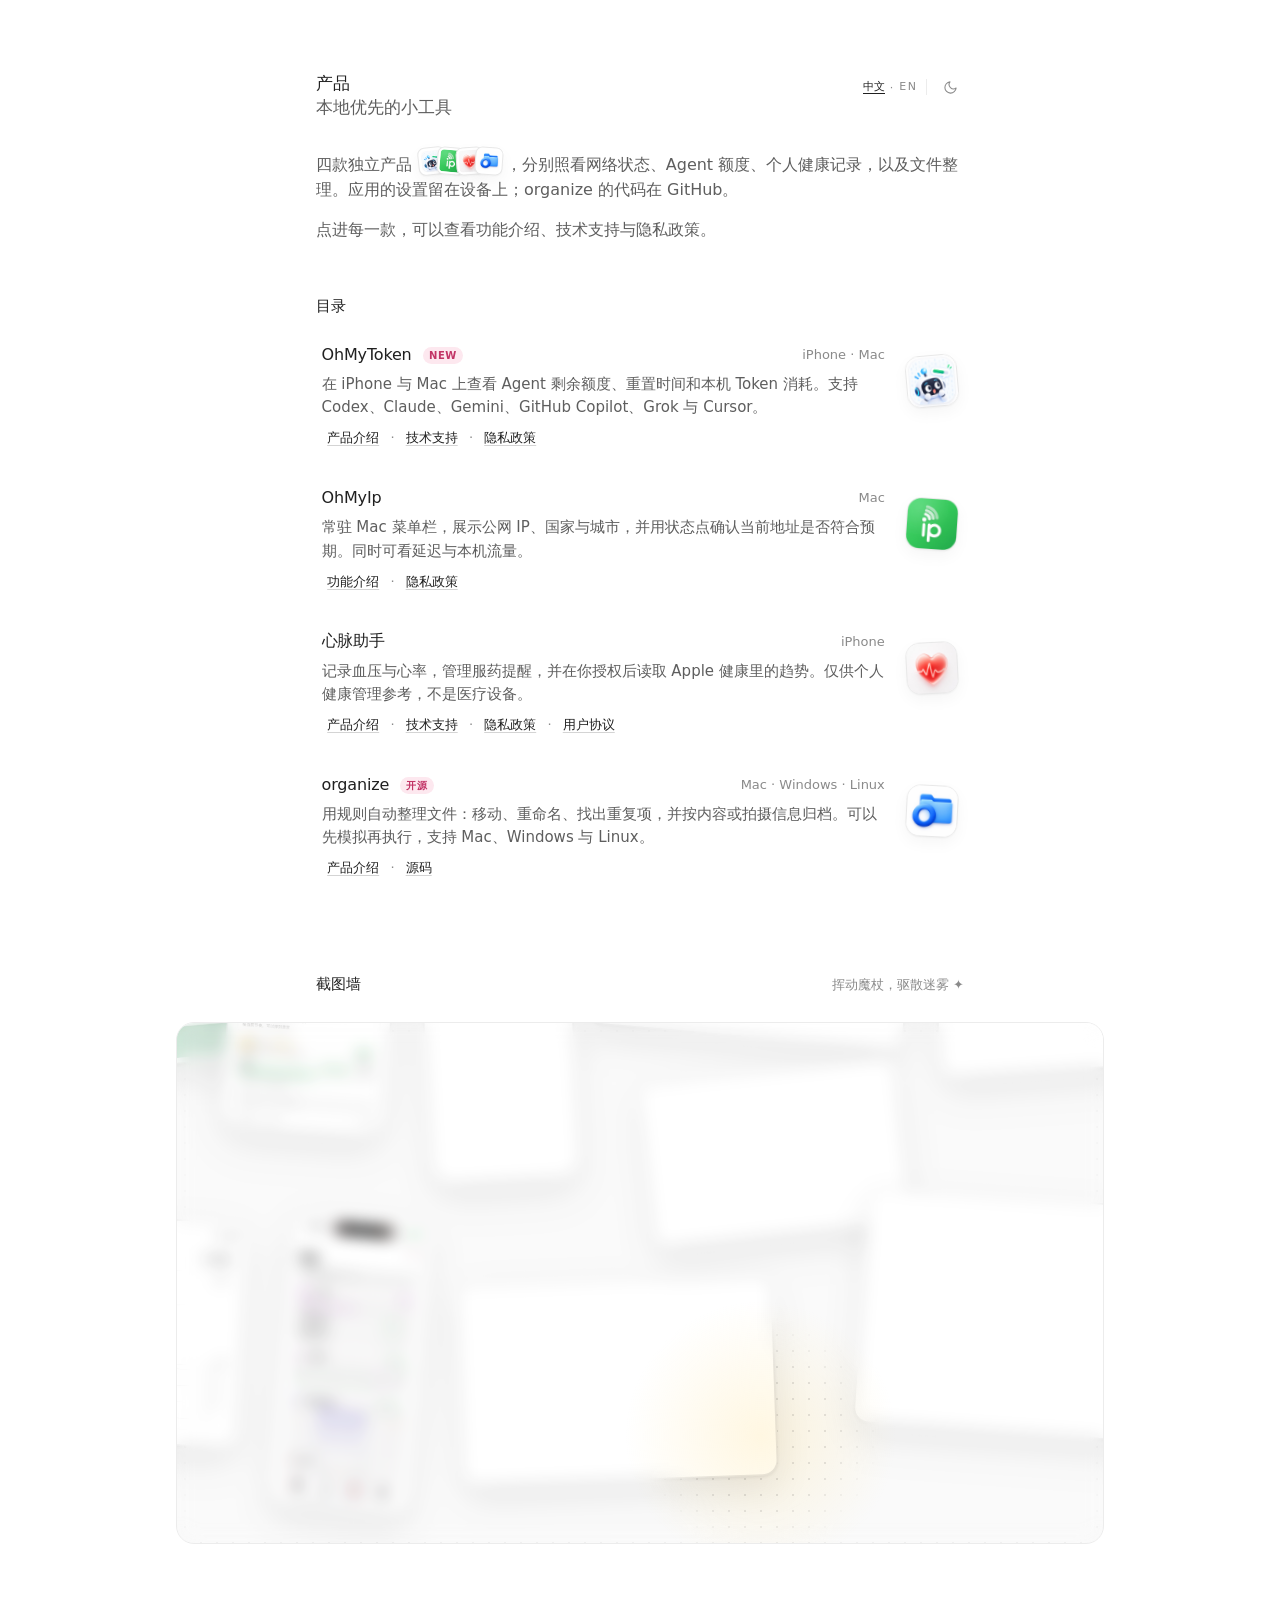
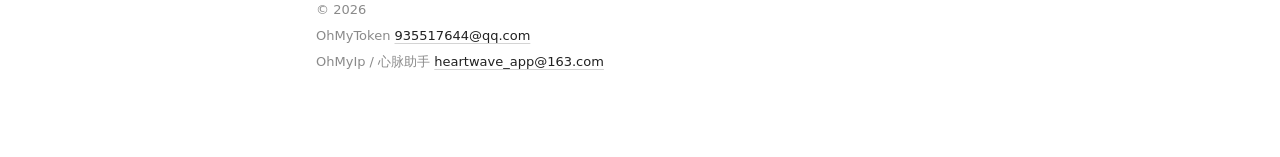
==== commit a2fc8685: "Add home screen icons and a web app manifest. The product portal can now be saved to an iPhone or An" ====
--- a/index.html
+++ b/index.html
@@ -6,8 +6,15 @@
     <meta name="description" content="OhMyToken、OhMyIp、心脉助手与 organize。本地优先的应用，以及开源的文件整理工具。">
     <meta name="theme-color" content="#ffffff" media="(prefers-color-scheme: light)">
     <meta name="theme-color" content="#141414" media="(prefers-color-scheme: dark)">
+    <meta name="apple-mobile-web-app-capable" content="yes">
+    <meta name="apple-mobile-web-app-title" content="西湖产品">
+    <meta name="mobile-web-app-capable" content="yes">
     <title>产品 — OhMyToken、OhMyIp、心脉助手、organize</title>
-    <link rel="icon" href="data:image/svg+xml,%3Csvg xmlns='http://www.w3.org/2000/svg' viewBox='0 0 32 32'%3E%3Crect width='32' height='32' rx='8' fill='%23202020'/%3E%3Cpath d='M8 16h4l2-5 3 10 2-5h5' fill='none' stroke='white' stroke-width='1.8' stroke-linecap='round' stroke-linejoin='round'/%3E%3C/svg%3E">
+    <link rel="manifest" href="/site.webmanifest">
+    <link rel="icon" href="/icons/favicon-32.png" type="image/png" sizes="32x32">
+    <link rel="icon" href="/icons/favicon-16.png" type="image/png" sizes="16x16">
+    <link rel="icon" href="data:image/svg+xml,%3Csvg xmlns='http://www.w3.org/2000/svg' viewBox='0 0 32 32'%3E%3Crect width='32' height='32' rx='8' fill='%23202020'/%3E%3Cpath d='M8 16h4l2-5 3 10 2-5h5' fill='none' stroke='white' stroke-width='1.8' stroke-linecap='round' stroke-linejoin='round'/%3E%3C/svg%3E" type="image/svg+xml">
+    <link rel="apple-touch-icon" href="/apple-touch-icon.png" sizes="180x180">
     <style>
         :root {
             --bg: #ffffff;
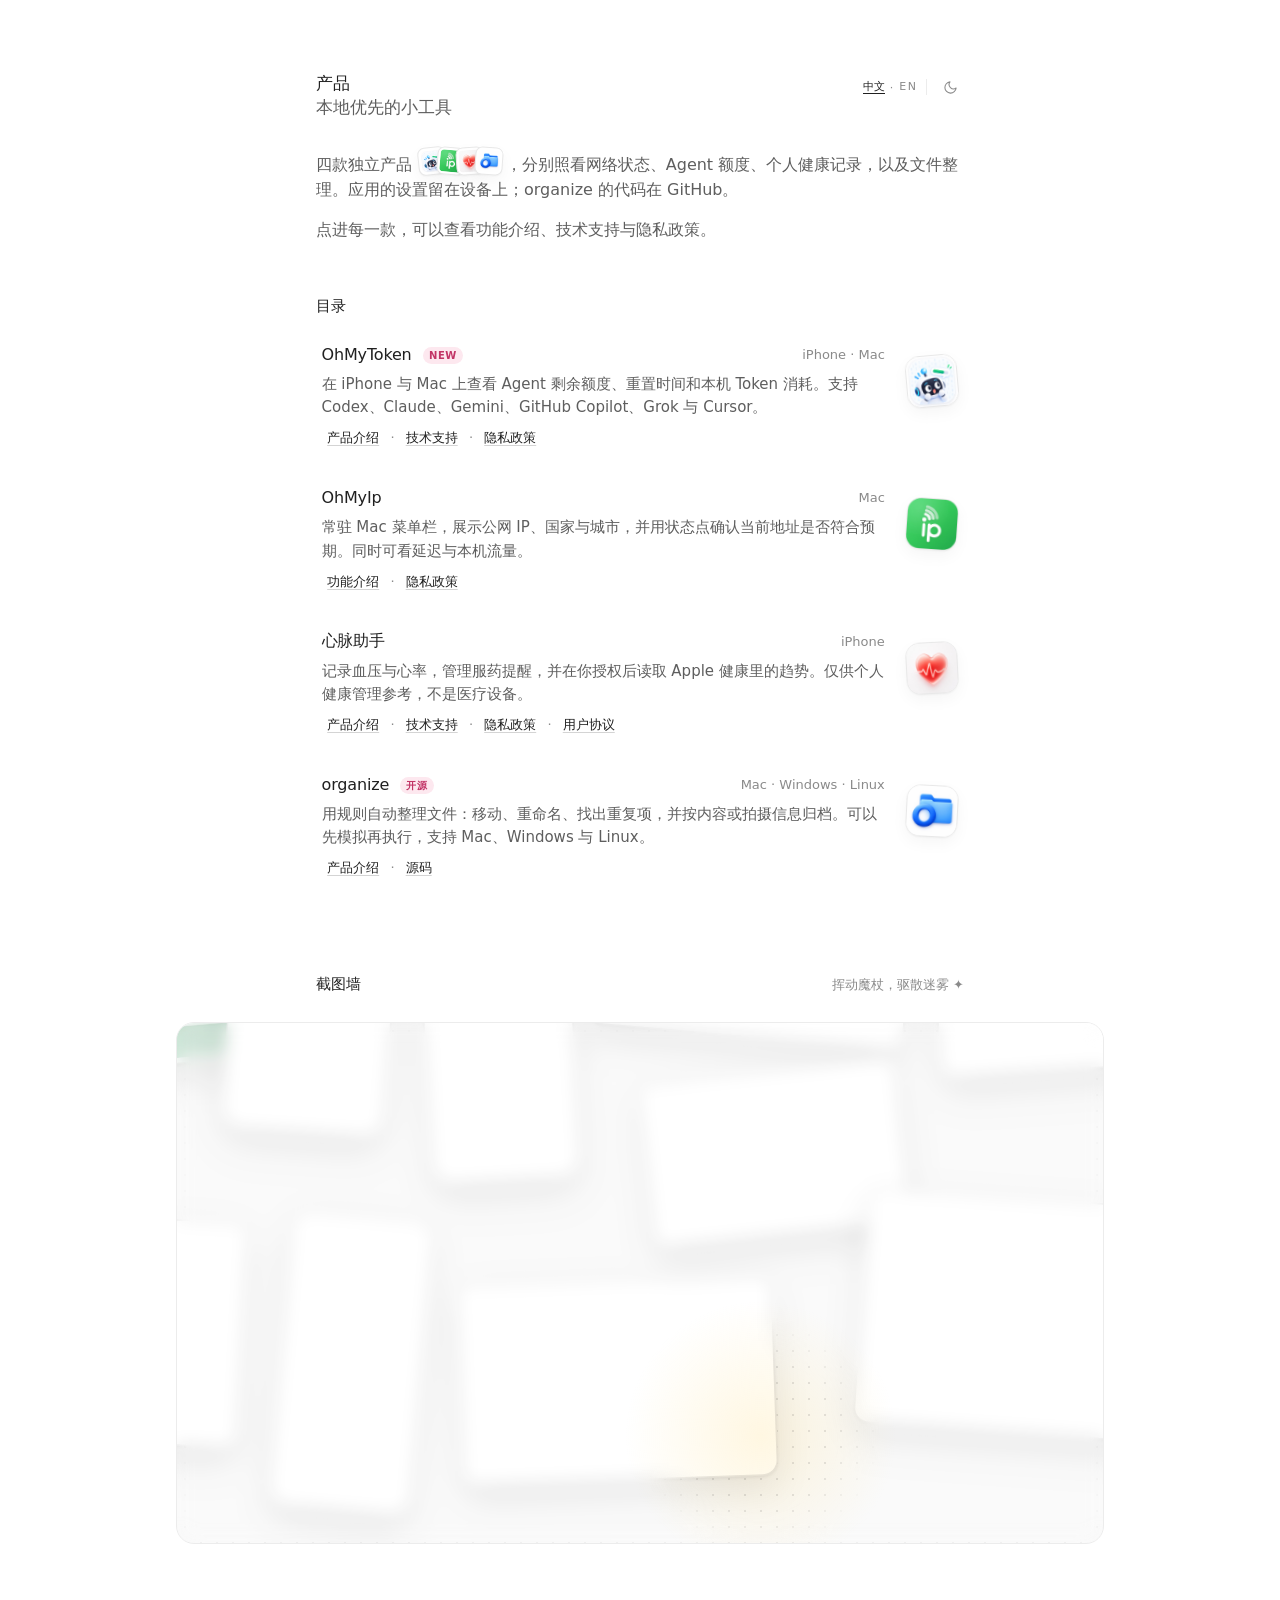
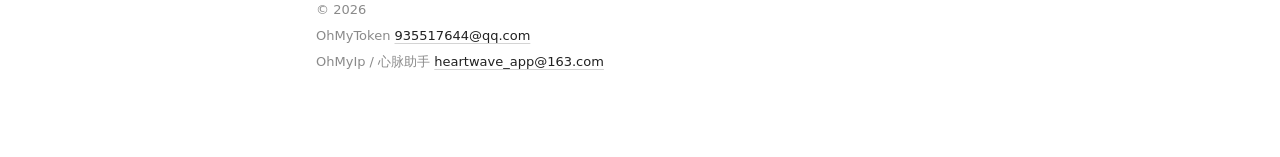
==== commit 291fc74b: "Replace the portal icon with the Möbius mark. The home-screen PNGs, favicon, and SVG tab icon now us" ====
--- a/index.html
+++ b/index.html
@@ -13,7 +13,7 @@
     <link rel="manifest" href="/site.webmanifest">
     <link rel="icon" href="/icons/favicon-32.png" type="image/png" sizes="32x32">
     <link rel="icon" href="/icons/favicon-16.png" type="image/png" sizes="16x16">
-    <link rel="icon" href="data:image/svg+xml,%3Csvg xmlns='http://www.w3.org/2000/svg' viewBox='0 0 32 32'%3E%3Crect width='32' height='32' rx='8' fill='%23202020'/%3E%3Cpath d='M8 16h4l2-5 3 10 2-5h5' fill='none' stroke='white' stroke-width='1.8' stroke-linecap='round' stroke-linejoin='round'/%3E%3C/svg%3E" type="image/svg+xml">
+    <link rel="icon" href="/icons/favicon.svg" type="image/svg+xml">
     <link rel="apple-touch-icon" href="/apple-touch-icon.png" sizes="180x180">
     <style>
         :root {
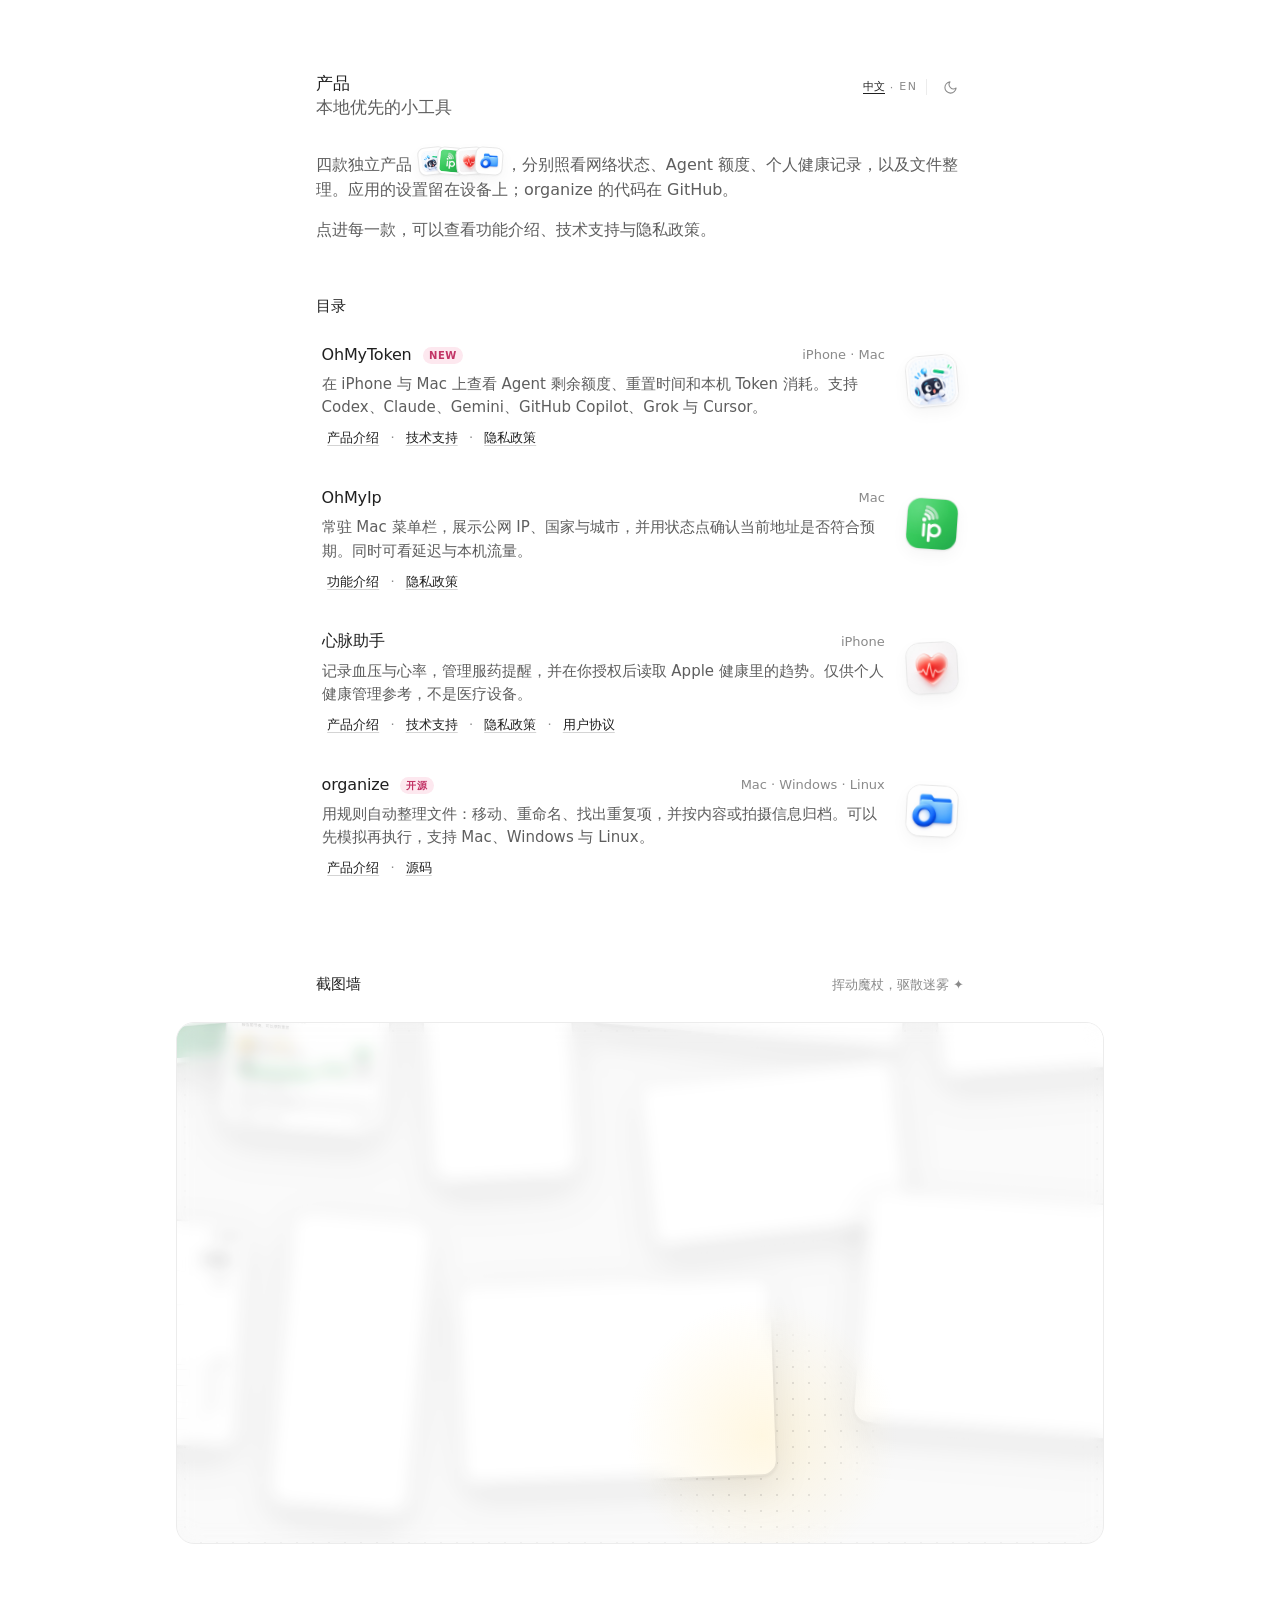
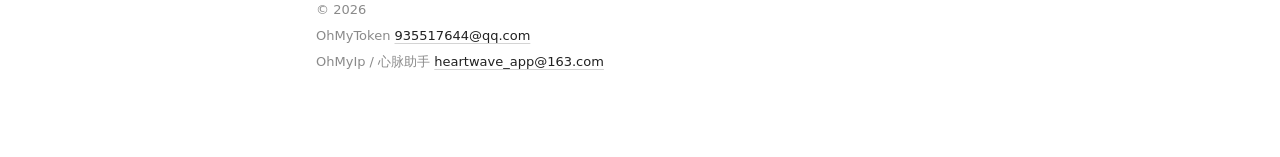
==== commit 15920315: "Add Cloudflare Web Analytics to public HTML pages. Insert the beacon snippet once, immediately befor" ====
--- a/index.html
+++ b/index.html
@@ -1008,5 +1008,6 @@
             }
         })();
     </script>
+<!-- Cloudflare Web Analytics --><script type='module' src='https://static.cloudflareinsights.com/beacon.min.js' data-cf-beacon='{"token": "f39516dae6f949f2a7dad77e1b748d5d"}'></script><!-- End Cloudflare Web Analytics -->
 </body>
 </html>
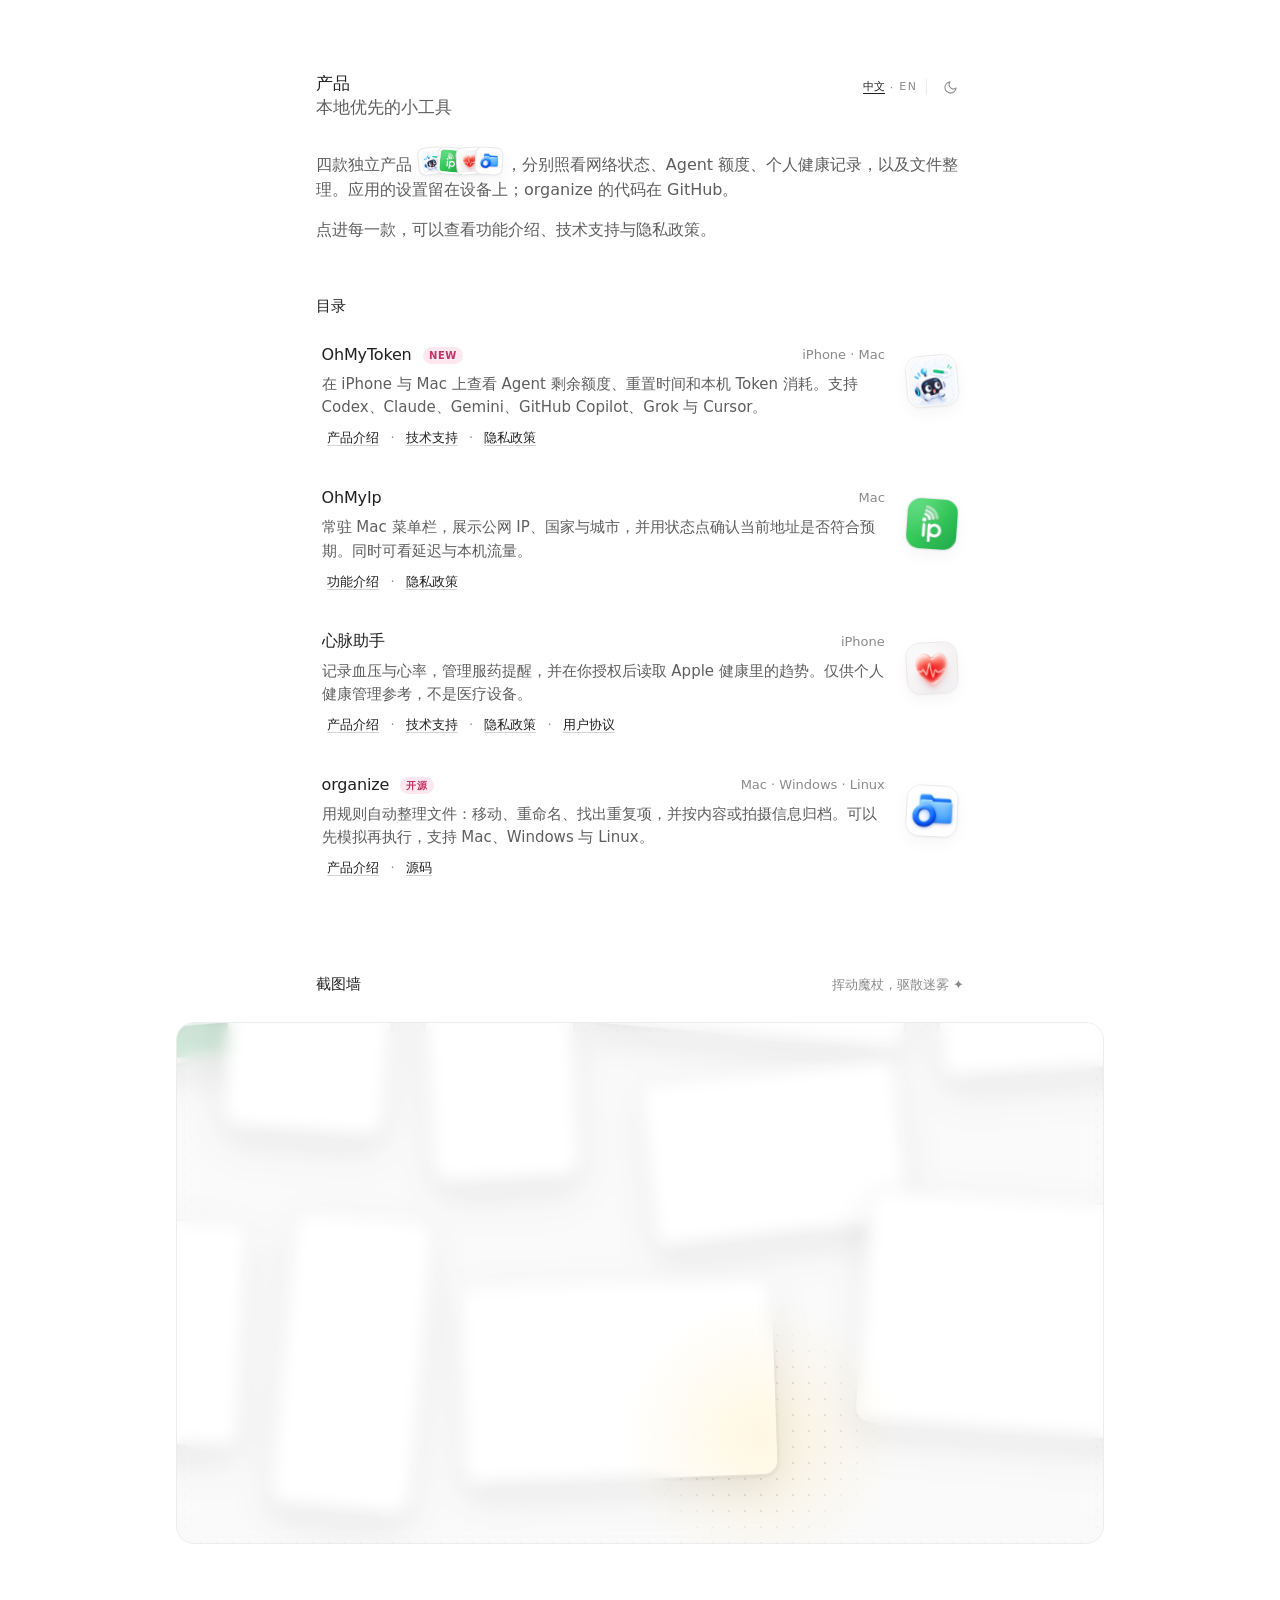
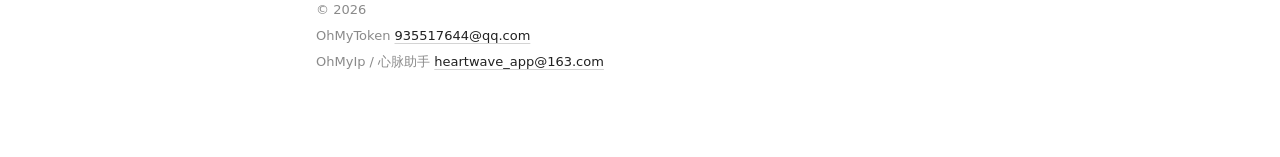
==== commit 54db3313: "Rename the site to 溪湖. The home screen name and web app manifest now use 溪湖.  Co-authored-by: yuguan" ====
--- a/index.html
+++ b/index.html
@@ -7,7 +7,7 @@
     <meta name="theme-color" content="#ffffff" media="(prefers-color-scheme: light)">
     <meta name="theme-color" content="#141414" media="(prefers-color-scheme: dark)">
     <meta name="apple-mobile-web-app-capable" content="yes">
-    <meta name="apple-mobile-web-app-title" content="西湖产品">
+    <meta name="apple-mobile-web-app-title" content="溪湖">
     <meta name="mobile-web-app-capable" content="yes">
     <title>产品 — OhMyToken、OhMyIp、心脉助手、organize</title>
     <link rel="manifest" href="/site.webmanifest">
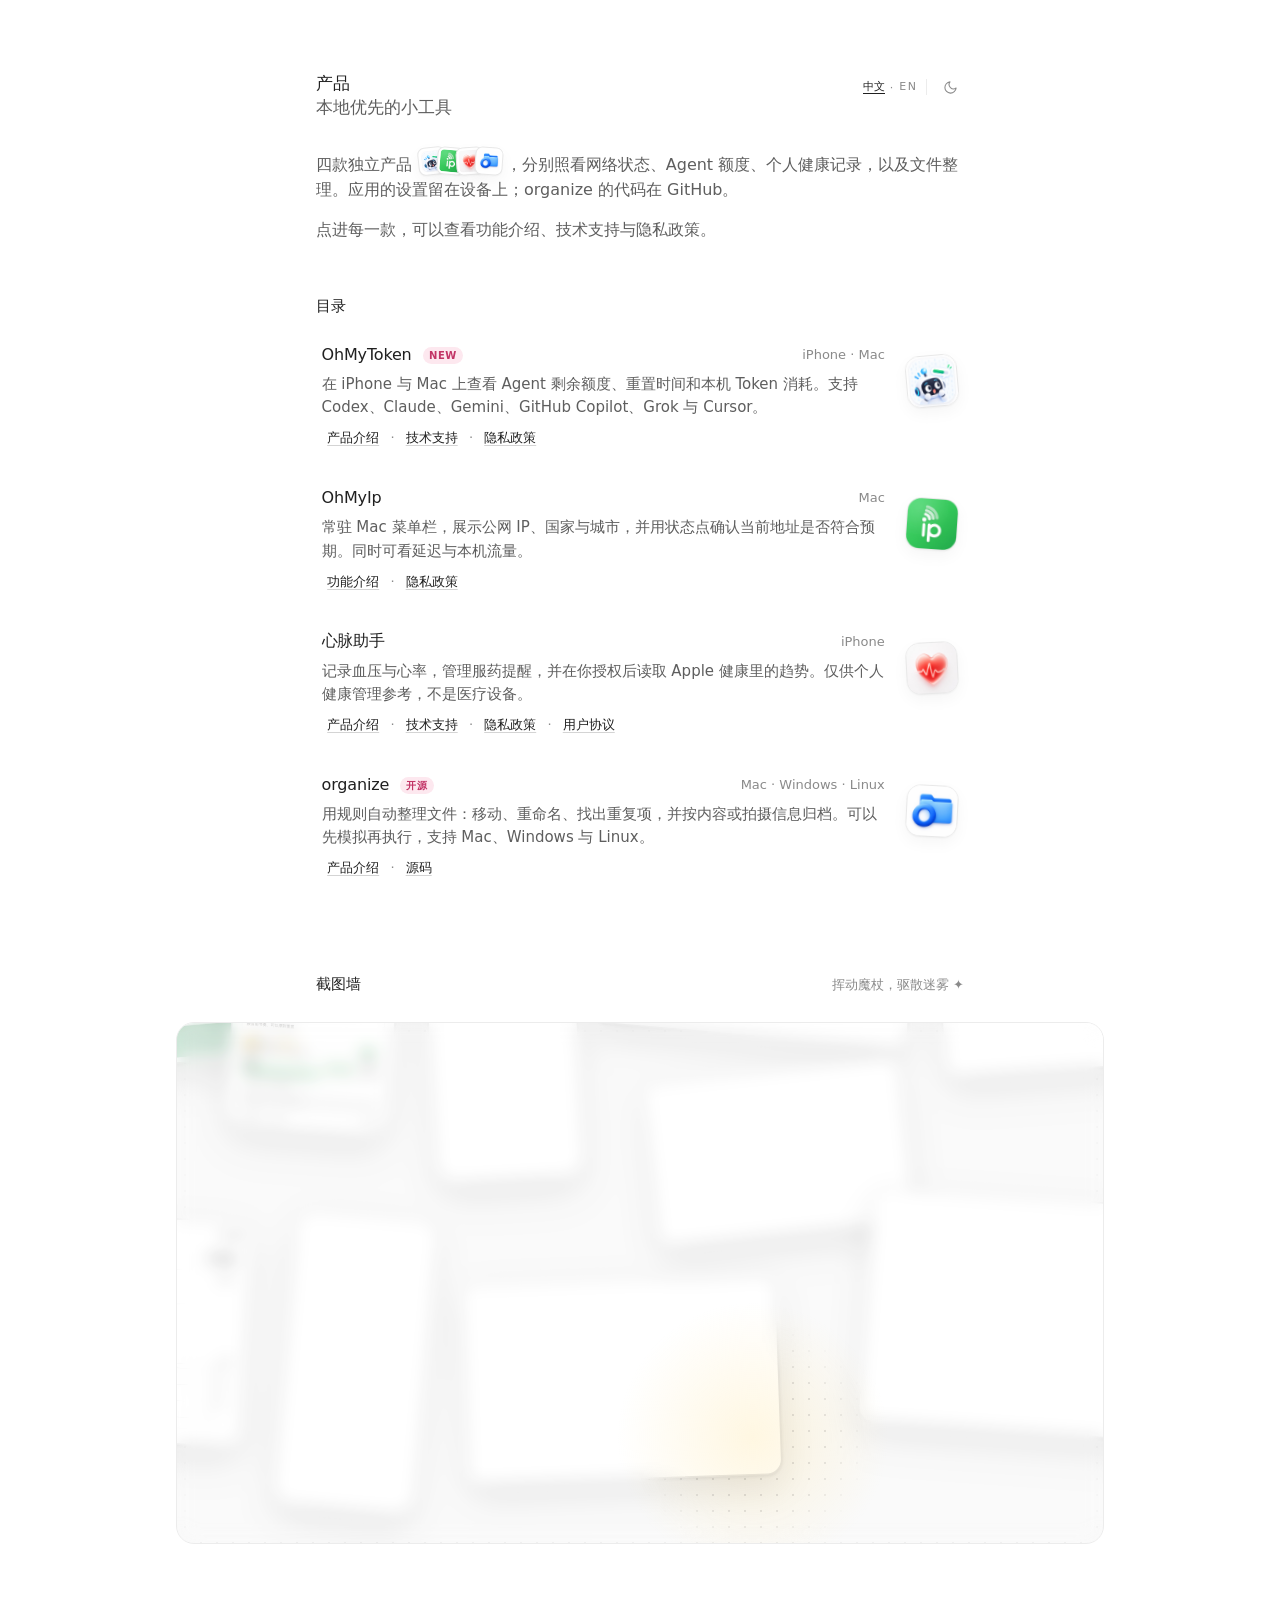
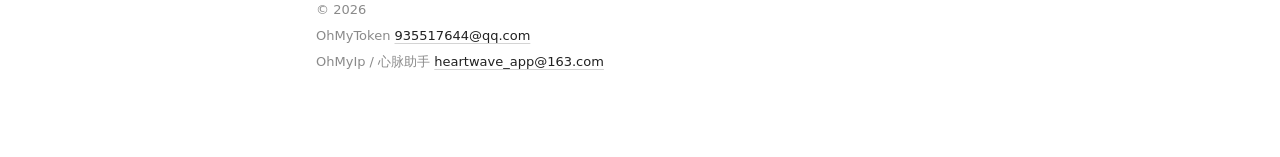
==== commit 0620bfb3: "Rename the site to 溪湖产品. The home screen name and web app manifest now use 溪湖产品.  Co-authored-by: yu" ====
--- a/index.html
+++ b/index.html
@@ -7,7 +7,7 @@
     <meta name="theme-color" content="#ffffff" media="(prefers-color-scheme: light)">
     <meta name="theme-color" content="#141414" media="(prefers-color-scheme: dark)">
     <meta name="apple-mobile-web-app-capable" content="yes">
-    <meta name="apple-mobile-web-app-title" content="溪湖">
+    <meta name="apple-mobile-web-app-title" content="溪湖产品">
     <meta name="mobile-web-app-capable" content="yes">
     <title>产品 — OhMyToken、OhMyIp、心脉助手、organize</title>
     <link rel="manifest" href="/site.webmanifest">
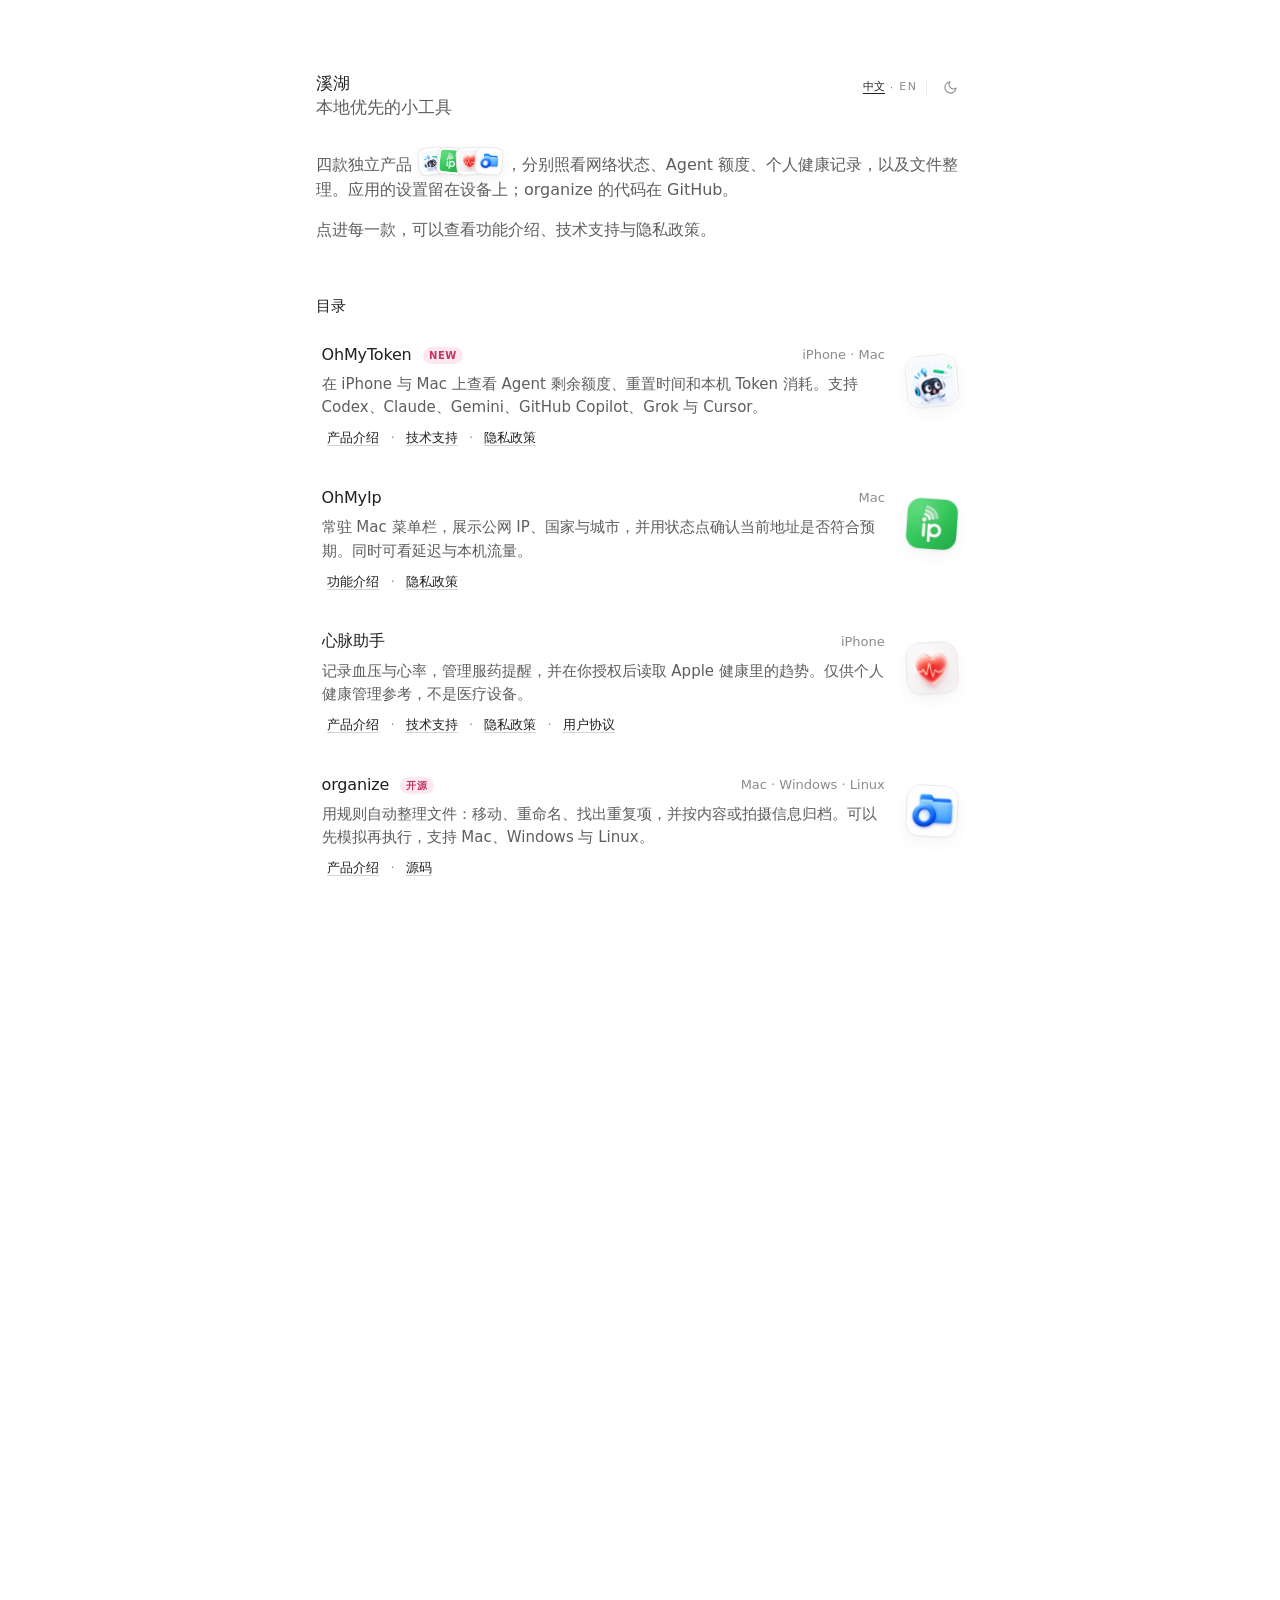
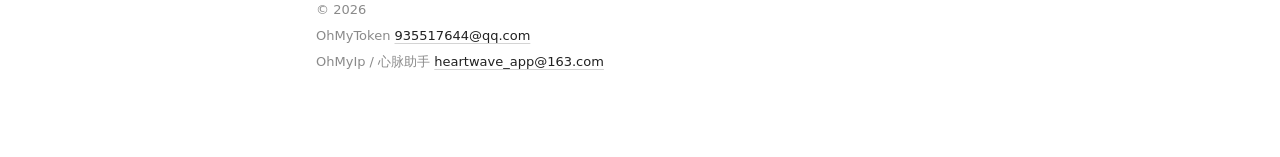
==== commit 3ee32825: "Set the page heading and document title to 溪湖. The visible heading and the browser title stay 溪湖 in " ====
--- a/index.html
+++ b/index.html
@@ -9,7 +9,7 @@
     <meta name="apple-mobile-web-app-capable" content="yes">
     <meta name="apple-mobile-web-app-title" content="溪湖产品">
     <meta name="mobile-web-app-capable" content="yes">
-    <title>产品 — OhMyToken、OhMyIp、心脉助手、organize</title>
+    <title>溪湖</title>
     <link rel="manifest" href="/site.webmanifest">
     <link rel="icon" href="/icons/favicon-32.png" type="image/png" sizes="32x32">
     <link rel="icon" href="/icons/favicon-16.png" type="image/png" sizes="16x16">
@@ -708,7 +708,7 @@
     <main class="page">
         <header class="top rise d1">
             <div>
-                <h1><span class="zh">产品</span><span class="en">Products</span></h1>
+                <h1><span class="zh">溪湖</span><span class="en">溪湖</span></h1>
                 <span class="role"><span class="zh">本地优先的小工具</span><span class="en">Local-first utilities</span></span>
             </div>
             <div class="tools">
@@ -835,14 +835,14 @@
         var description = document.querySelector('meta[name="description"]');
         var copy = {
             "zh-Hans": {
-                title: "产品 — OhMyToken、OhMyIp、心脉助手、organize",
+                title: "溪湖",
                 description: "OhMyToken、OhMyIp、心脉助手与 organize。本地优先的应用，以及开源的文件整理工具。",
                 toDark: "切换到深色",
                 toLight: "切换到浅色",
                 group: "语言"
             },
             en: {
-                title: "Products — OhMyToken, OhMyIp, HeartWave, organize",
+                title: "溪湖",
                 description: "OhMyToken, OhMyIp, HeartWave, and organize. Local-first apps, plus an open-source file organizer.",
                 toDark: "Switch to dark",
                 toLight: "Switch to light",
